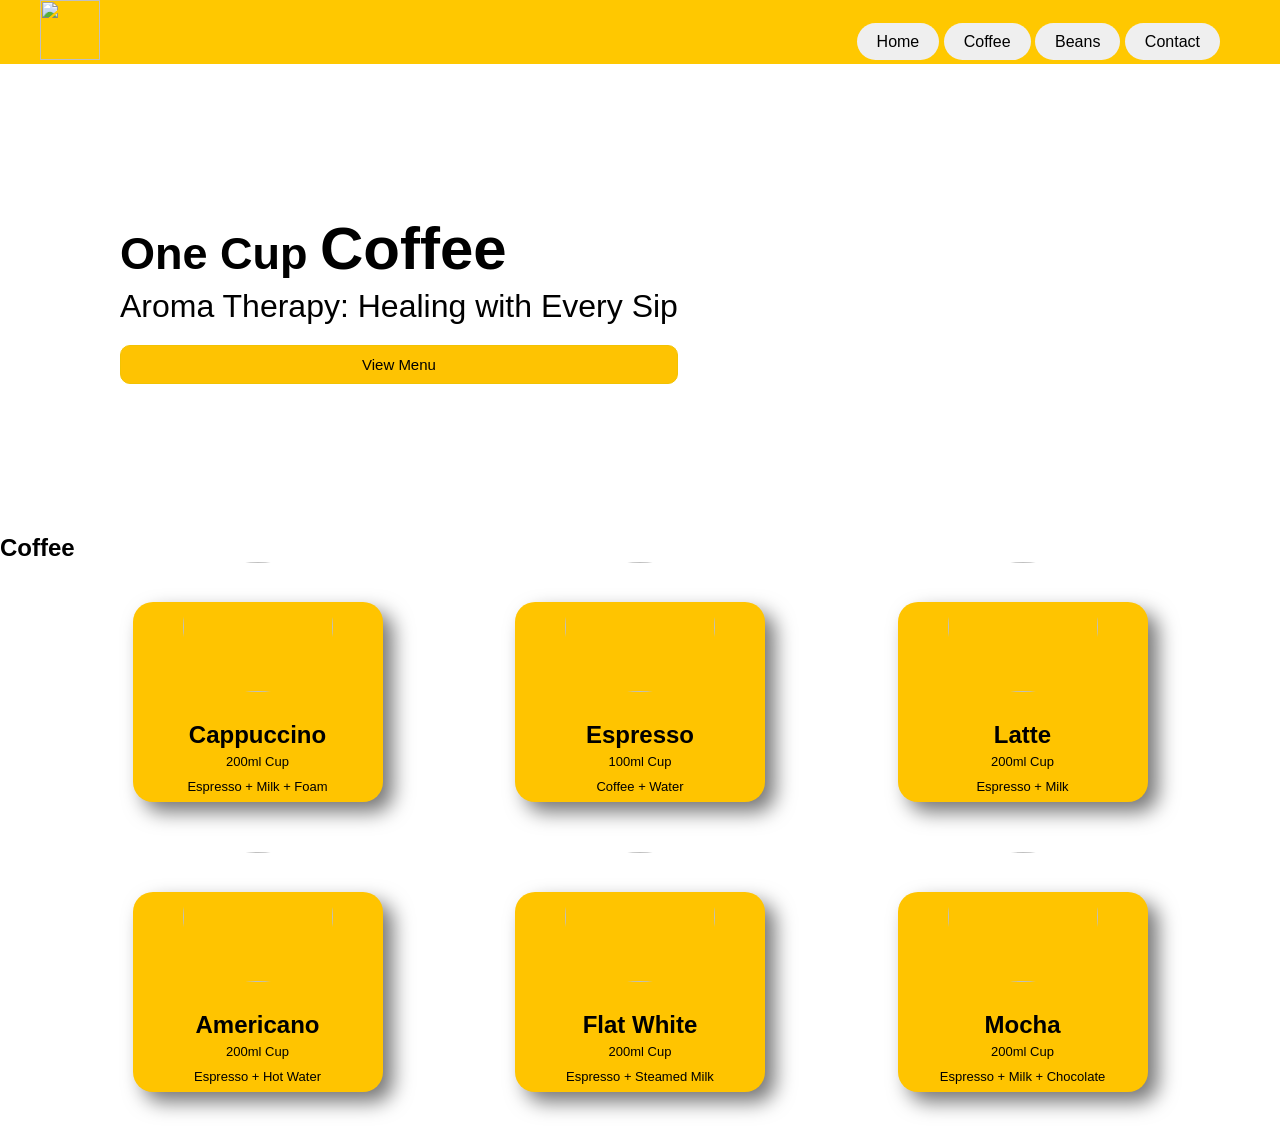
==== index.html @ eac9df3c "coffee content added" ====
<!DOCTYPE html>
<html lang="en">
  <head>
    <meta charset="UTF-8" />
    <meta name="viewport" content="width=device-width, initial-scale=1.0" />
    <title>Coffee Shop</title>
    <link rel="stylesheet" href="./style.css" />
    <link rel="stylesheet" href="https://unpkg.com/aos@next/dist/aos.css" />
  </head>
  <body>
    <!-- Navigation Bar -->
    <nav>
      <div id="logo">
        <img src="./assests/logo.png" />
      </div>

      <div class="navbtn">
        <a href="">Home</a>
        <a href="">Coffee</a>
        <a href="">Beans</a>
        <a href="">Contact</a>
      </div>
    </nav>
    <!-- Navbar Completed -->

    <!-- Home -->
    <div class="home">
      <div class="home-heading" data-aos="fade-right" data-aos-duration="3000">
        <h1>One Cup <em>Coffee</em></h1>
        <p>Aroma Therapy: Healing with Every Sip</p>
        <button>View Menu</button>

        <br />
      </div>
      <div class="contentimg" data-aos="fade-left" data-aos-duration="3000">
        <img src="./assests/Coffee Cup Splash.png" alt="" />
      </div>
    </div>
    <!-- Home Completed -->

    <!-- Coffee -->
    <h2 id="heading">Coffee</h2>
    <div class="coffee-container">
      <div class="coffee-cup" data-aos="fade-right" data-aos-duration="3000">
        <img src="./assests/Cappuccino.png" alt="" />
        <h2>Cappuccino</h2>
        <p>200ml Cup</p>
        <p>Espresso + Milk + Foam</p>
      </div>

      <div class="coffee-cup" data-aos="fade-down" data-aos-duration="3000">
        <img src="./assests/Espressoo-removebg-preview.png" alt="" />
        <h2>Espresso</h2>
        <p>100ml Cup</p>
        <p>Coffee + Water</p>
      </div>

      <div class="coffee-cup" data-aos="fade-left" data-aos-duration="3000">
        <img src="./assests/Latte-removebg-preview.png" alt="" />
        <h2>Latte</h2>
        <p>200ml Cup</p>
        <p>Espresso + Milk</p>
      </div>
    </div>

    <div class="coffee-container">
      <div class="coffee-cup" data-aos="fade-right" data-aos-duration="3000">
        <img src="./assests/americano-removebg-.png" alt="" />
        <h2>Americano</h2>
        <p>200ml Cup</p>
        <p>Espresso + Hot Water</p>
      </div>

      <div class="coffee-cup" data-aos="fade-up" data-aos-duration="3000">
        <img src="./assests/flat_white-removebg-preview.png " alt="" />
        <h2>Flat White</h2>
        <p>200ml Cup</p>
        <p>Espresso + Steamed Milk</p>
      </div>

      <div class="coffee-cup" data-aos="fade-left" data-aos-duration="3000" >
        <img src="./assests/mocha-removebg-preview.png" alt="" />
        <h2>Mocha</h2>
        <p>200ml Cup</p>
        <p>Espresso + Milk + Chocolate</p>
      </div>
    </div>

    <!-- Coffee Completed -->

    <script src="https://unpkg.com/aos@next/dist/aos.js"></script>
    <script>
      AOS.init();
    </script>
  </body>
</html>
---- style.css ----
*{
    padding: 0;
    margin: 0;
  }
  
  body{
  color: rgb(0, 0, 0);
  background-color: rgb(255, 255, 255);
  font-family: Arial, Helvetica, sans-serif;
  }
  body::-webkit-scrollbar{
    display: none;
  }
  /* Nav Bar */
  nav{
   display: flex;
   justify-content: space-between;
   align-items: center;
   background-color: rgb(255, 200, 0);
  }
  #logo img{
    width: 60px;
    height: 60px;
    padding-left: 40px;
  }
  
  .navbtn{
    margin-top: 20px;
    padding-right: 60px;
  }
  .navbtn a{
    color: black;
    background-color: #efefef;
    border-radius: 20px;
    text-align: center;
    padding: 10px 20px;
    text-decoration: none;
    transition: all 0.3s;
  }
  .navbtn a:hover{
    transition: all 0.3s;
      background-color: rgb(234, 211, 5);
    color: #fff;
    }
  
    /* Home */
    .home{
      display: flex;
      justify-content: space-between;
      align-items: center;
     
      
    }
    .home-heading{
      padding: 150px 120px;
  
      font-size: xx-large;
    }
    .home-heading h1{
      font-size:45px;
    }
    h1 em{
    font-size: 60px;
    font-style: normal; 
    }
    .home-heading p{
      padding:5px 0;
    }
    
    .home-heading button {
      font-size: 15px;
      text-decoration: none;
      color: rgb(0, 0, 0);
      border: 1px solid rgb(242, 194, 3);
      background-color: rgb(254, 195, 2);
      padding: 10px 20px 10px 20px;
     
      margin-top: 15px;
      border-radius: 10px;
      width: 100%;
    }
    
    .home-heading button:hover {
      background-color: rgb(255, 172, 5);
      color: #000000;
      cursor: pointer;
    }
    
    
  .contentimg img{
      width: 500px;
      margin-right: 100px;
      
    }
 
  
 
  /* Coffee */

    .coffee-container {
      display: flex;
      justify-content: space-evenly;
      margin-top: 40px;
     
      
     
    }
  
    
  .coffee-container .coffee-cup{
    width: 250px;
    height: 200px;
    background-color: rgb(255, 196, 0) ;
   
    color: #000000;
    border-radius: 20px;
    text-align: center;
    margin-bottom: 50px;
    
    box-shadow: #767676 10px 10px 20px ;
  }
    
 
  .coffee-cup img{
    width: 150px;
    height: 130px;
    position: relative;
    top: -40px;
    border-radius: 50%;
    transition: transform 0.4s ease-in 0.04s;
    &&:hover{
      transform: scale(1.2);
    }
  }
  .coffee-cup h2{
    margin-top: -15px;
  }
  .coffee-cup p{
    font-size: 13px;
    padding: 05px;
    
  }
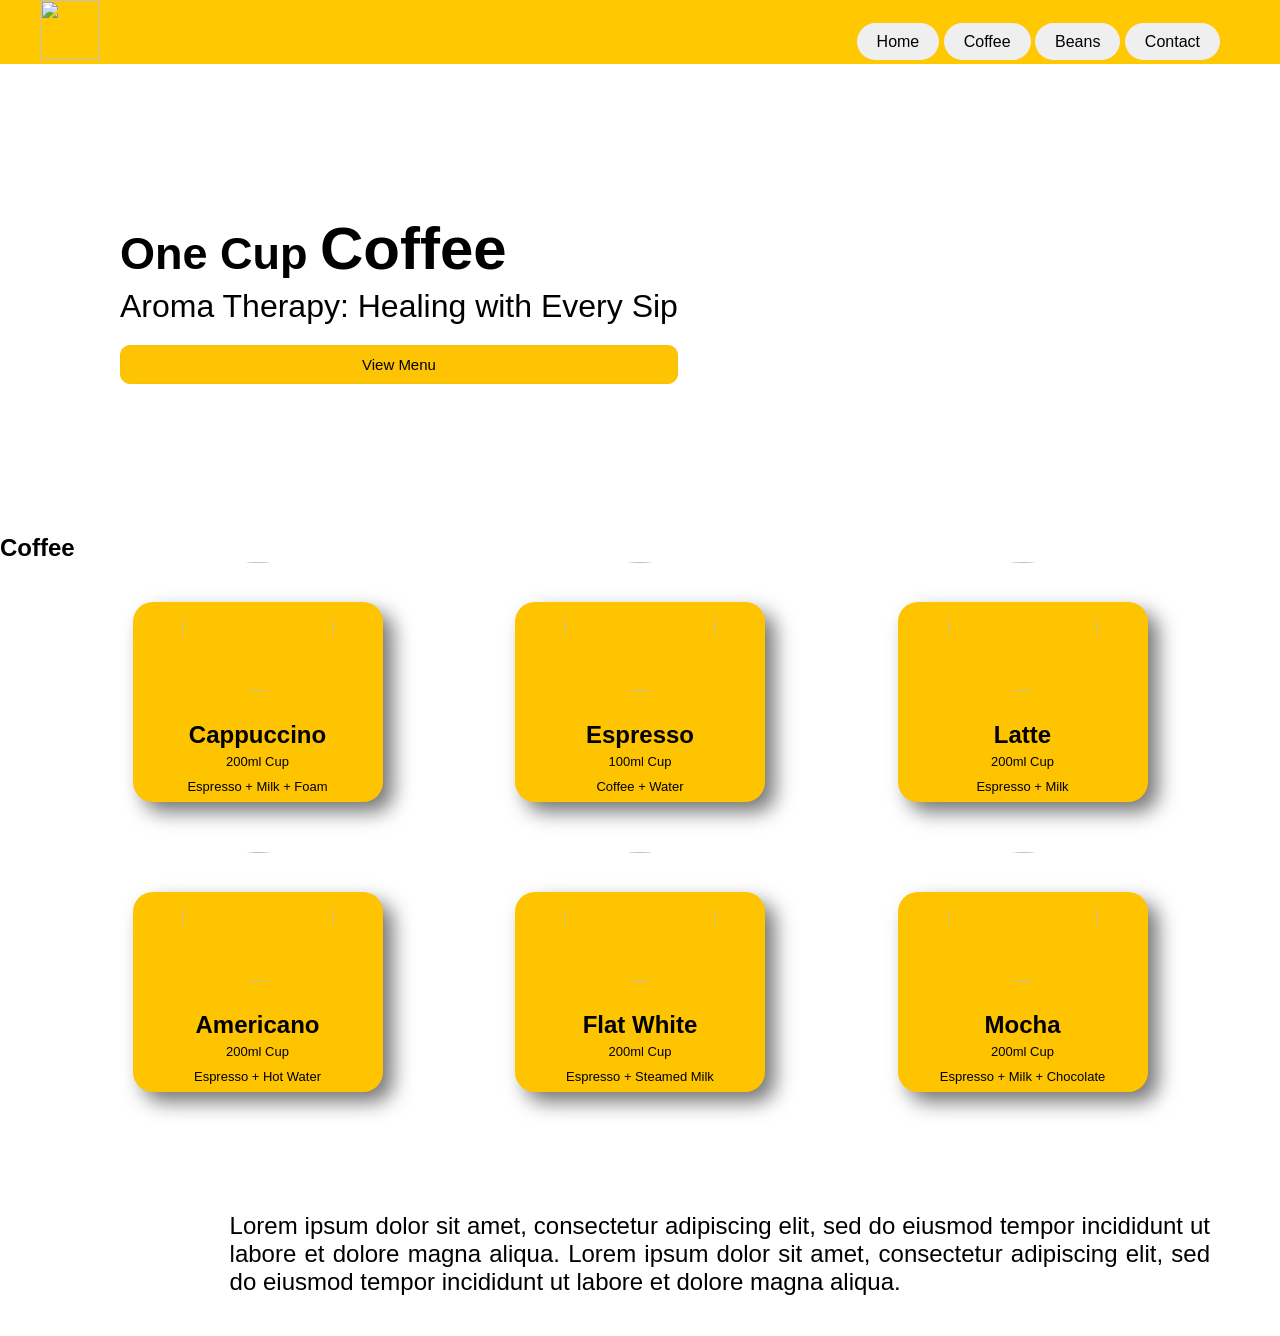
==== commit 7d3ca316: "image and text area designed" ====
--- a/index.html
+++ b/index.html
@@ -88,6 +88,18 @@
 
     <!-- Coffee Completed -->
 
+    <!-- Image Text -->
+
+    <div class="image-text">
+      <img src="./assests/hom3.png" alt="" data-aos="fade-right" data-aos-duration="2500">
+      <p data-aos="fade-left" data-aos-duration="3000">
+        Lorem ipsum dolor sit amet, consectetur adipiscing elit, sed do eiusmod tempor incididunt ut labore et dolore magna aliqua.
+        Lorem ipsum dolor sit amet, consectetur adipiscing elit, sed do eiusmod tempor incididunt ut labore et dolore magna aliqua.
+      </p>
+    </div>
+
+    <!-- Image Text Completed -->
+
     <script src="https://unpkg.com/aos@next/dist/aos.js"></script>
     <script>
       AOS.init();
--- a/style.css
+++ b/style.css
@@ -140,5 +140,25 @@
     padding: 05px;
     
   }
+  
+  /* Image-text */
+  .image-text{
+    display: flex;
+    justify-content: space-evenly;
+    align-items: center;
+    padding: 40px 40px;
+    margin-top: 30px;
+  }
+  .image-text img{
+    width: 400px;
+    margin-right: 40px;
+  }
+  .image-text p{
+    font-size: x-large;
+    font-weight: 500;
+    margin-right: 30px;
+    text-align: justify;
+  }
+  
  
   
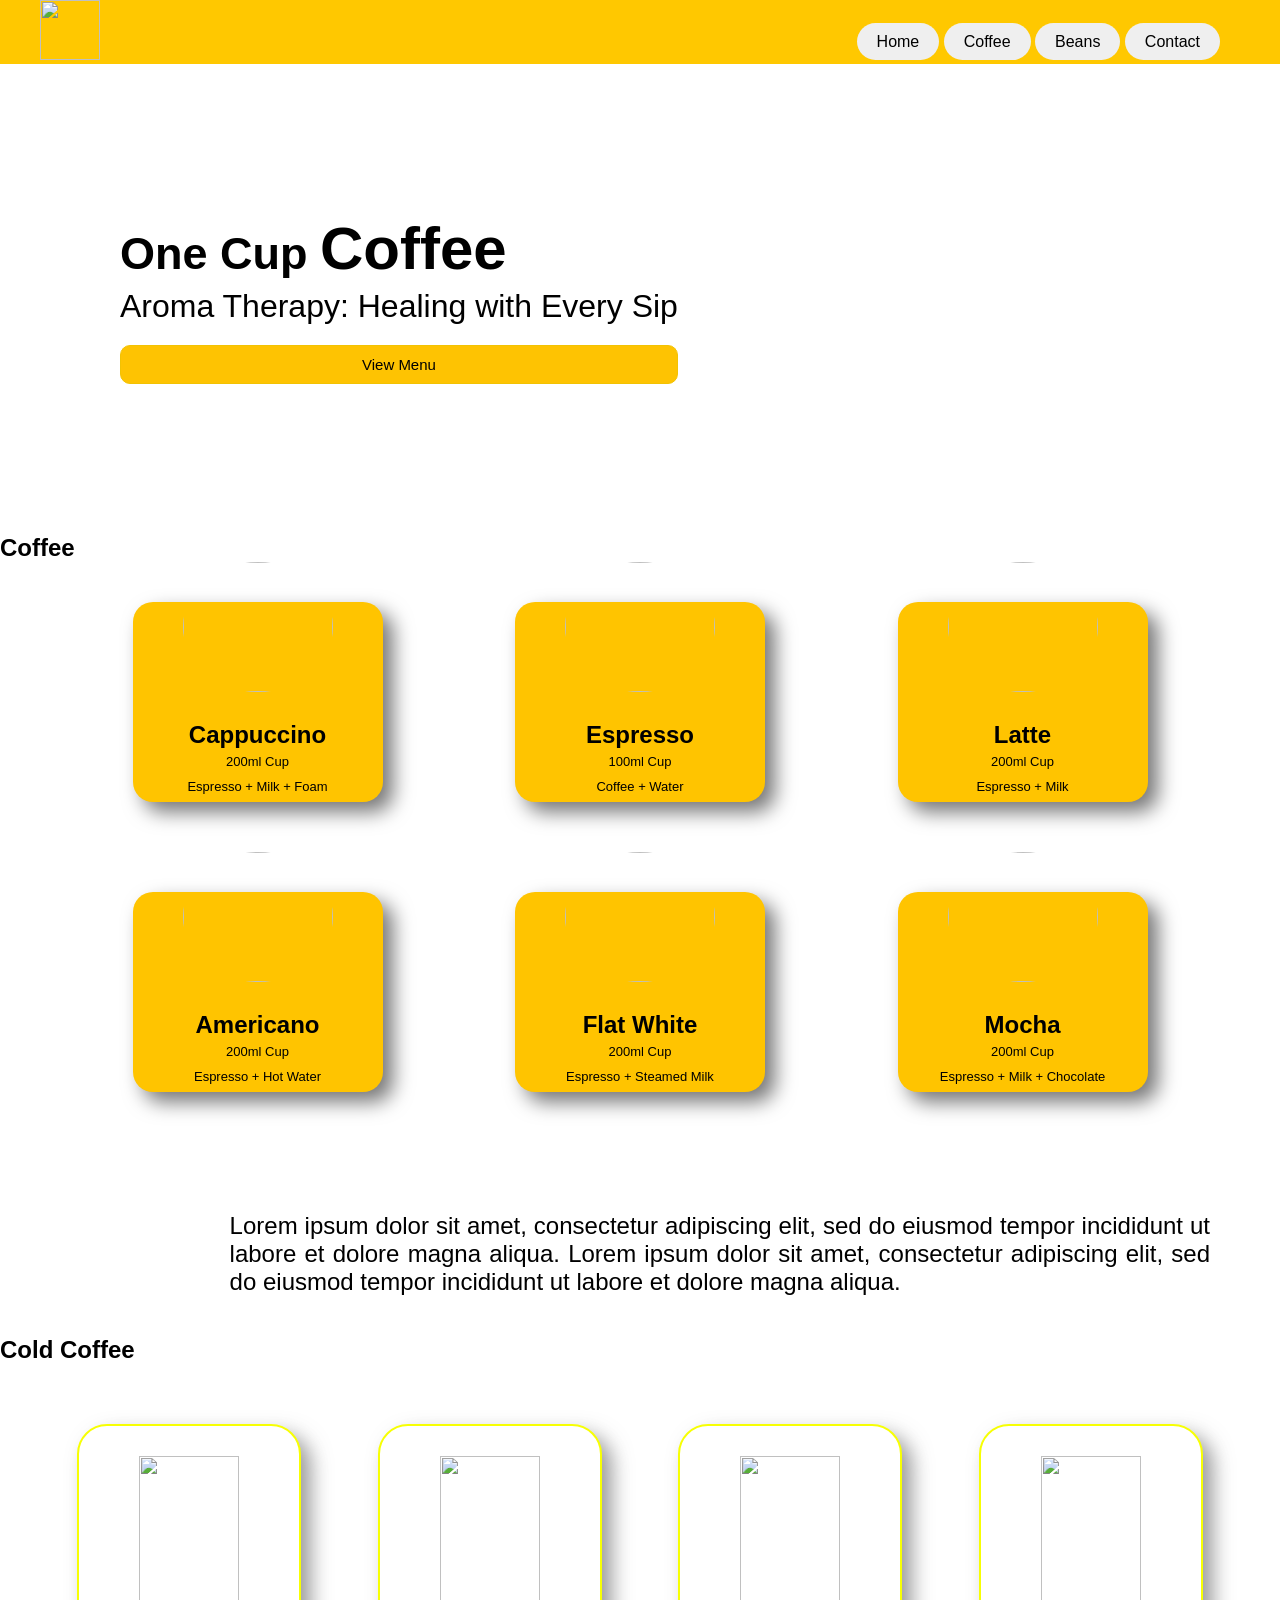
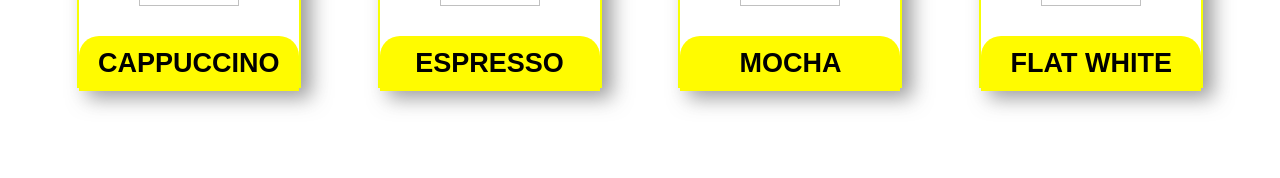
==== commit f183163c: "cold coffee section added and designed" ====
--- a/index.html
+++ b/index.html
@@ -100,6 +100,38 @@
 
     <!-- Image Text Completed -->
 
+    <!-- cold-Coffee -->
+    <h2 id="heading">Cold Coffee</h2>
+    <div class="cold-cofe-conatiner">
+      <div class="cofe-cup" data-aos="fade-up" data-aos-duration="3000">
+        <img src="./assests/iced_capici.png" alt="" />
+        <div class="text-body">
+          <h4>Cappuccino</h4>
+        </div>
+      </div>
+      <div class="cofe-cup" data-aos="fade-down" data-aos-duration="3000">
+        <img src="./assests/Iced-Espresso.png" alt="" />
+        <div class="text-body">
+          <h4>Espresso</h4>
+        </div>
+      </div>
+
+      <div class="cofe-cup"data-aos="fade-up" data-aos-duration="3000">
+        <img src="./assests/Iced-Caffe-Mocha.png" alt="" />
+        <div class="text-body">
+          <h4>Mocha</h4>
+        </div>
+      </div>
+
+      <div class="cofe-cup" data-aos="fade-down" data-aos-duration="3000">
+        <img src="./assests/Iced_Flat BIT_CREAM-.png" alt="" />
+        <div class="text-body">
+          <h4>Flat White</h4>
+        </div>
+      </div>
+    </div>
+    <!-- Cold Coffee Completed -->
+
     <script src="https://unpkg.com/aos@next/dist/aos.js"></script>
     <script>
       AOS.init();
--- a/style.css
+++ b/style.css
@@ -160,5 +160,51 @@
     text-align: justify;
   }
   
+  /* Cold coffee */
+  
+  .cold-cofe-conatiner{
+  display: flex;
+  justify-content: space-evenly;
+  margin-bottom: 90px;
+  margin-top: 60px;
+  }
+  
+  .cold-cofe-conatiner .cofe-cup{
+    width: 220px;
+    height: 260px;
+    color: black;
+    text-transform: uppercase;
+    border-radius: 30px 30px 0px 0px  ;
+    background-color: rgb(255, 255, 255);
+    border: 2px solid rgb(247, 255, 3);
+    box-shadow: #50505090 10px 10px 20px ;
+    text-align: center;
+   
+  }
+  
+   
+  
+  .cofe-cup img:hover {
+    transition: ease-in-out 0.8s;
+  transform: scale(1.1);
+    transform: translatey(-80px);
+  }
+  .cold-cofe-conatiner .cofe-cup:hover {
+    transform: translateY(-10px);
+  }
+  .cold-cofe-conatiner div img{
+    padding: 30px 0;
+    width: 100px;
+    height: 150px;
+  }
+  .cold-cofe-conatiner .text-body{
+  background-color: #fffb00;
+  border-radius: 20px 20px 0px 0px  ;
+  padding: 12px;
+  
+  }
+  .cold-cofe-conatiner .cofe-cup h4{
+    font-size: 3vh;
+  }
  
   
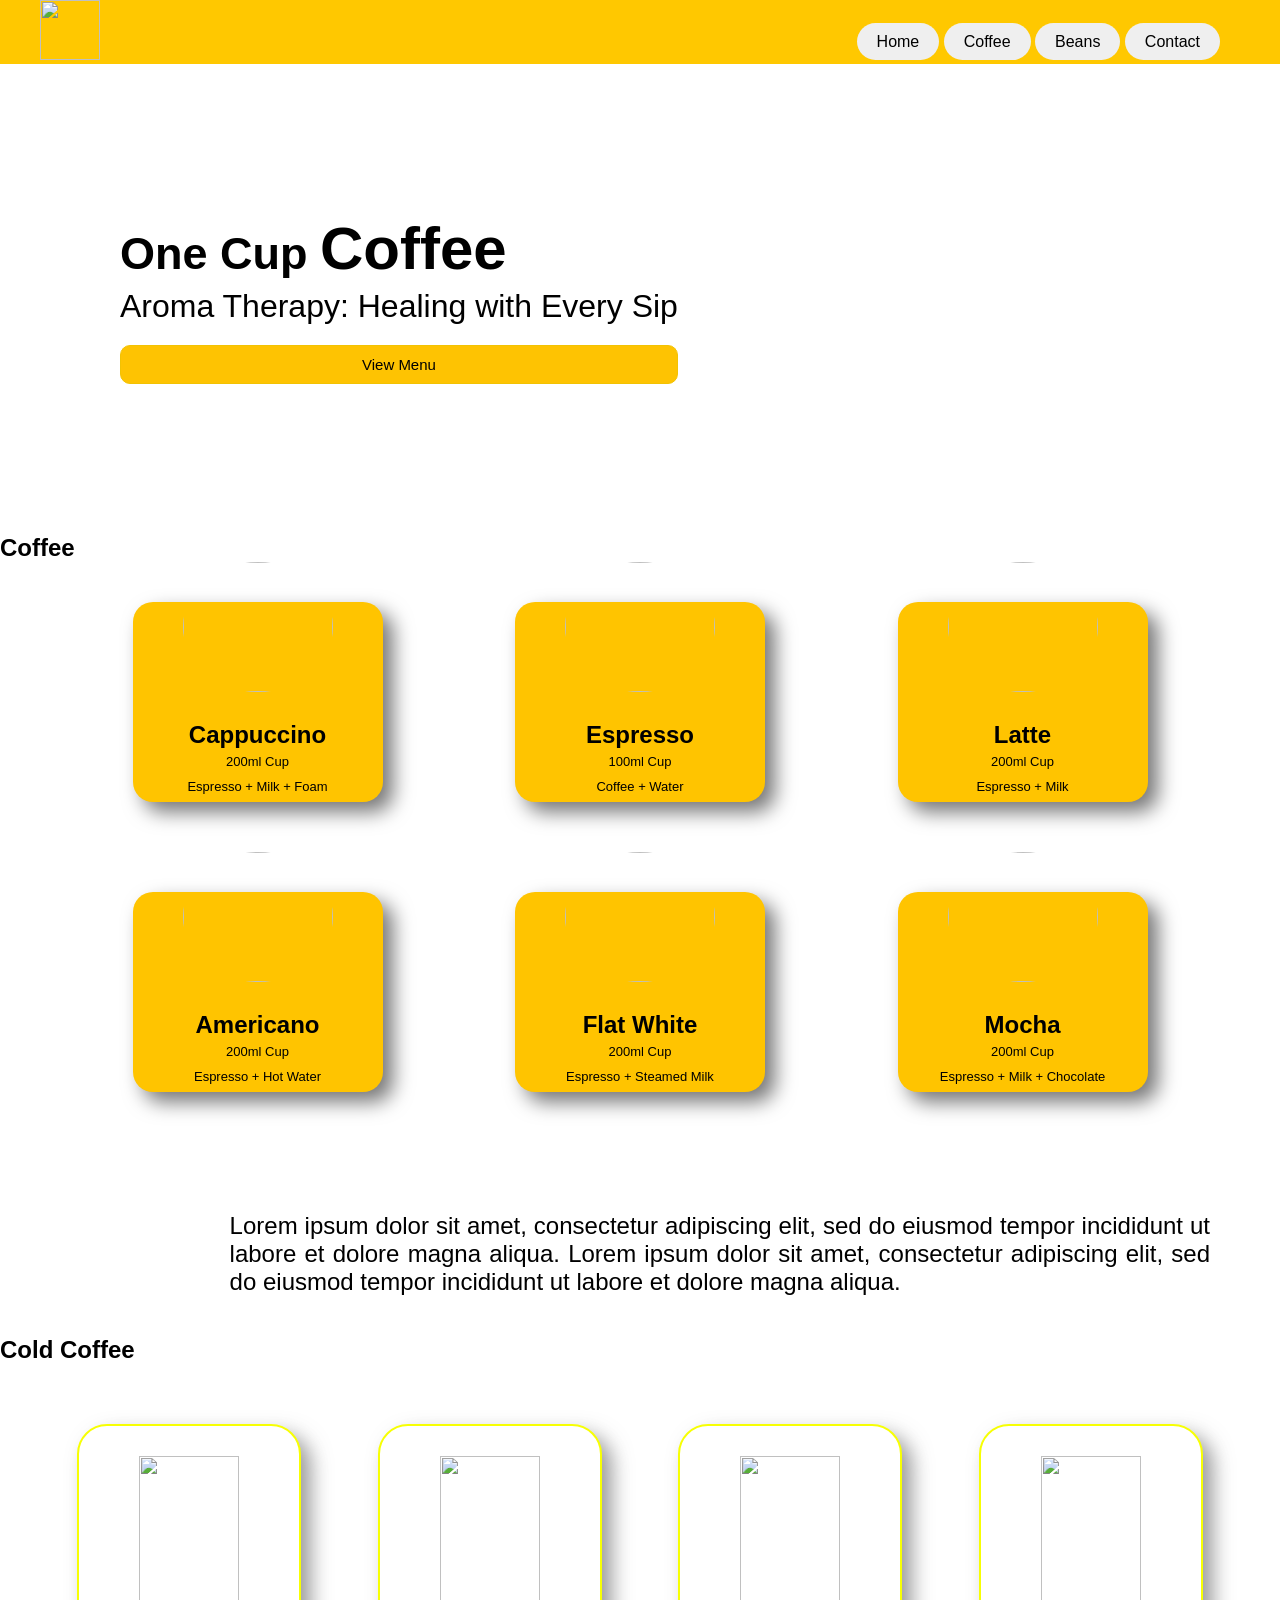
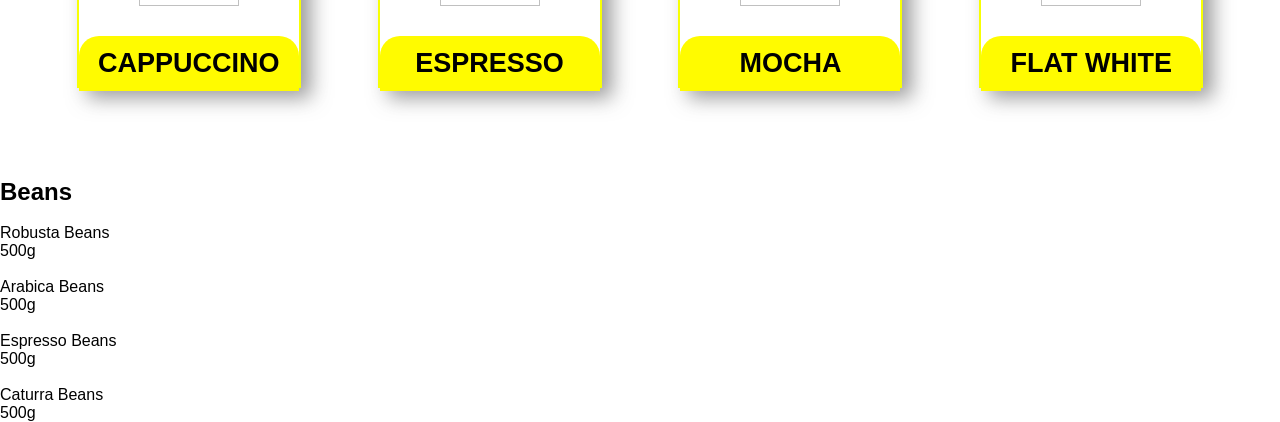
==== commit c8da318b: "beans structur" ====
--- a/index.html
+++ b/index.html
@@ -132,6 +132,56 @@
     </div>
     <!-- Cold Coffee Completed -->
 
+    <!-- Beans -->
+    <h2 id="heading">Beans</h2>
+    <div class="beans-container">
+      <div>
+        <img
+          src="./assests/Robusta-fotor-bg-remover-20240814171535.png"
+          alt=""
+          data-aos="fade-down" data-aos-duration="2200"
+        />
+        <p>
+          Robusta Beans <br />
+          500g
+        </p>
+      </div>
+
+      <div>
+        <img
+          src="./assests/arabica-fotor-bg-remover-20240814171332.png"
+          alt=""data-aos="fade-down" data-aos-duration="3000"
+        />
+        <p>
+          Arabica Beans <br />
+          500g
+        </p>
+      </div>
+
+      <div>
+        <img
+          src="./assests/espresso-fotor-bg-remover-20240814171458.png"
+          alt=""data-aos="fade-down" data-aos-duration="2700"
+        />
+        <p>
+          Espresso Beans <br />
+          500g
+        </p>
+      </div>
+
+      <div >
+        <img
+          src="./assests/caturra-fotor-bg-remover-20240814171418.png"
+          alt=""data-aos="fade-down" data-aos-duration="2900"
+        />
+        <p>
+          Caturra Beans <br />
+          500g
+        </p>
+      </div>
+    </div>
+    <!-- Beans Completed -->
+
     <script src="https://unpkg.com/aos@next/dist/aos.js"></script>
     <script>
       AOS.init();
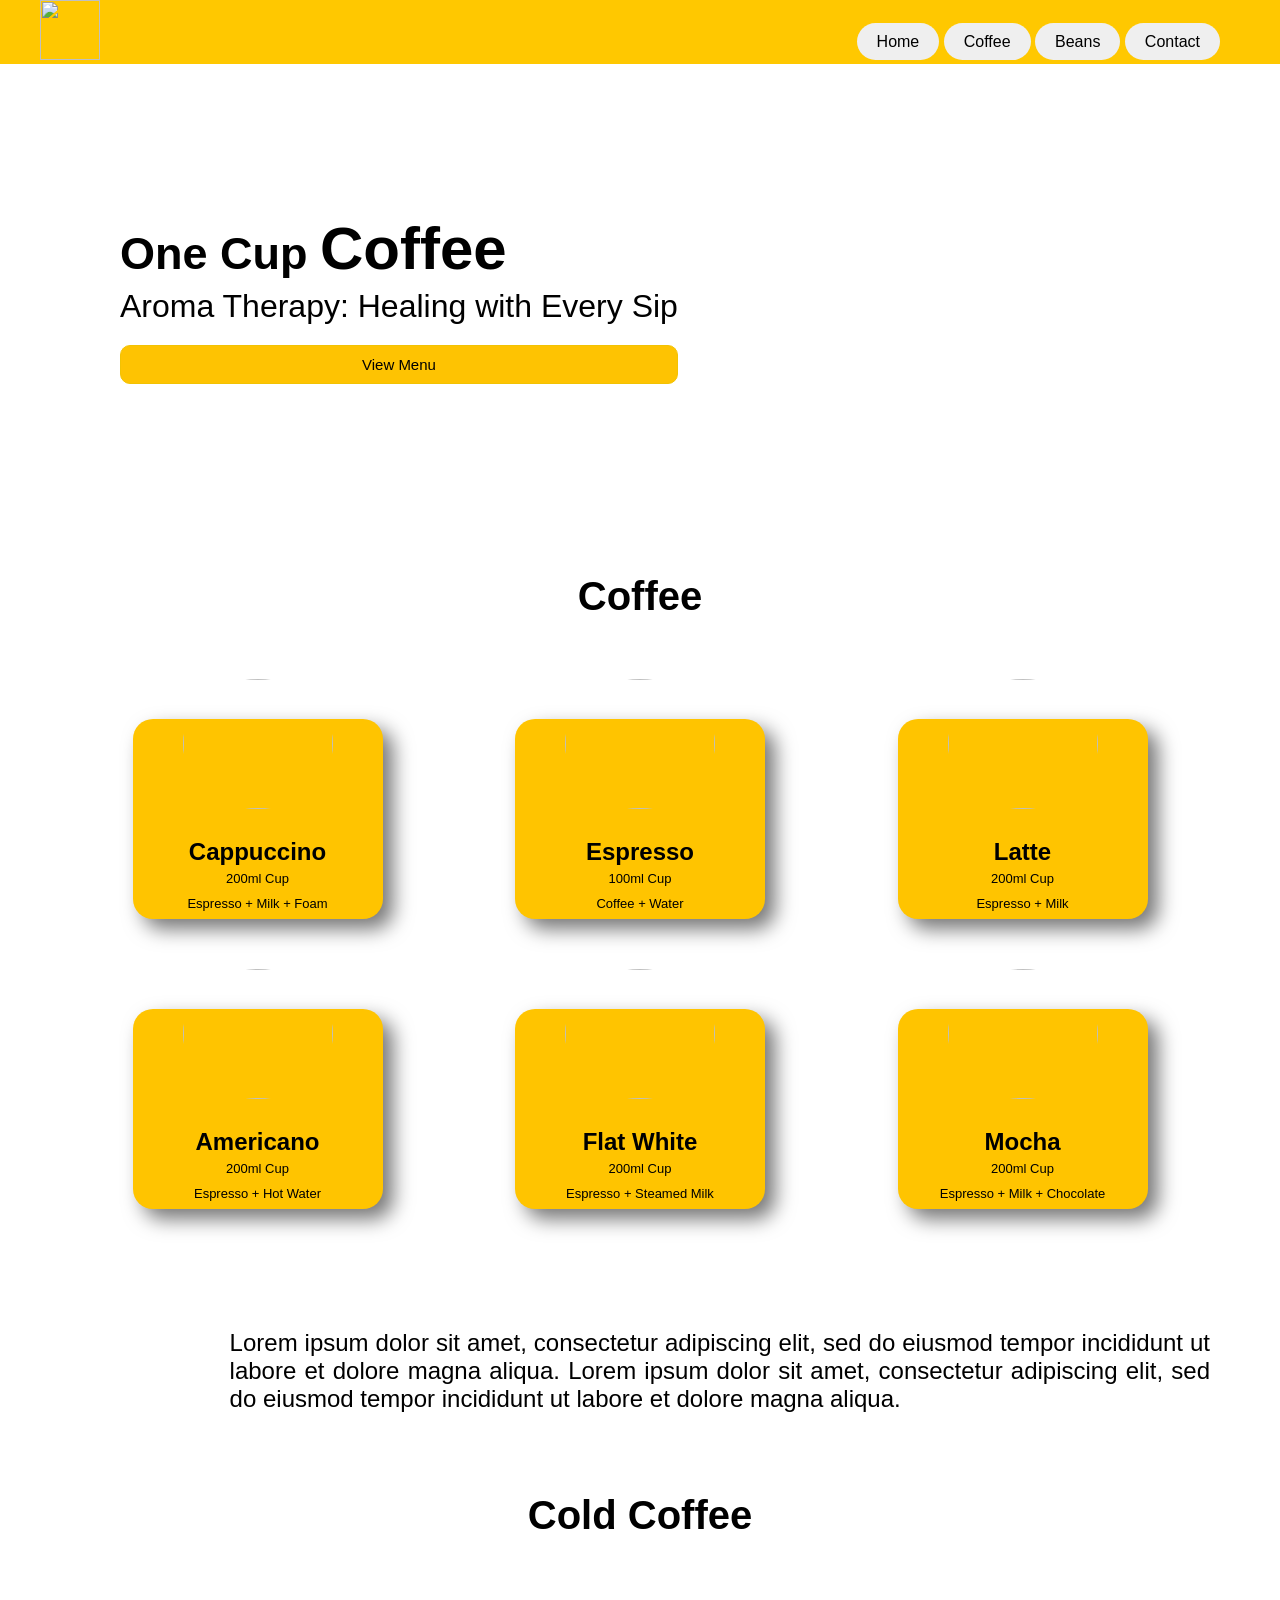
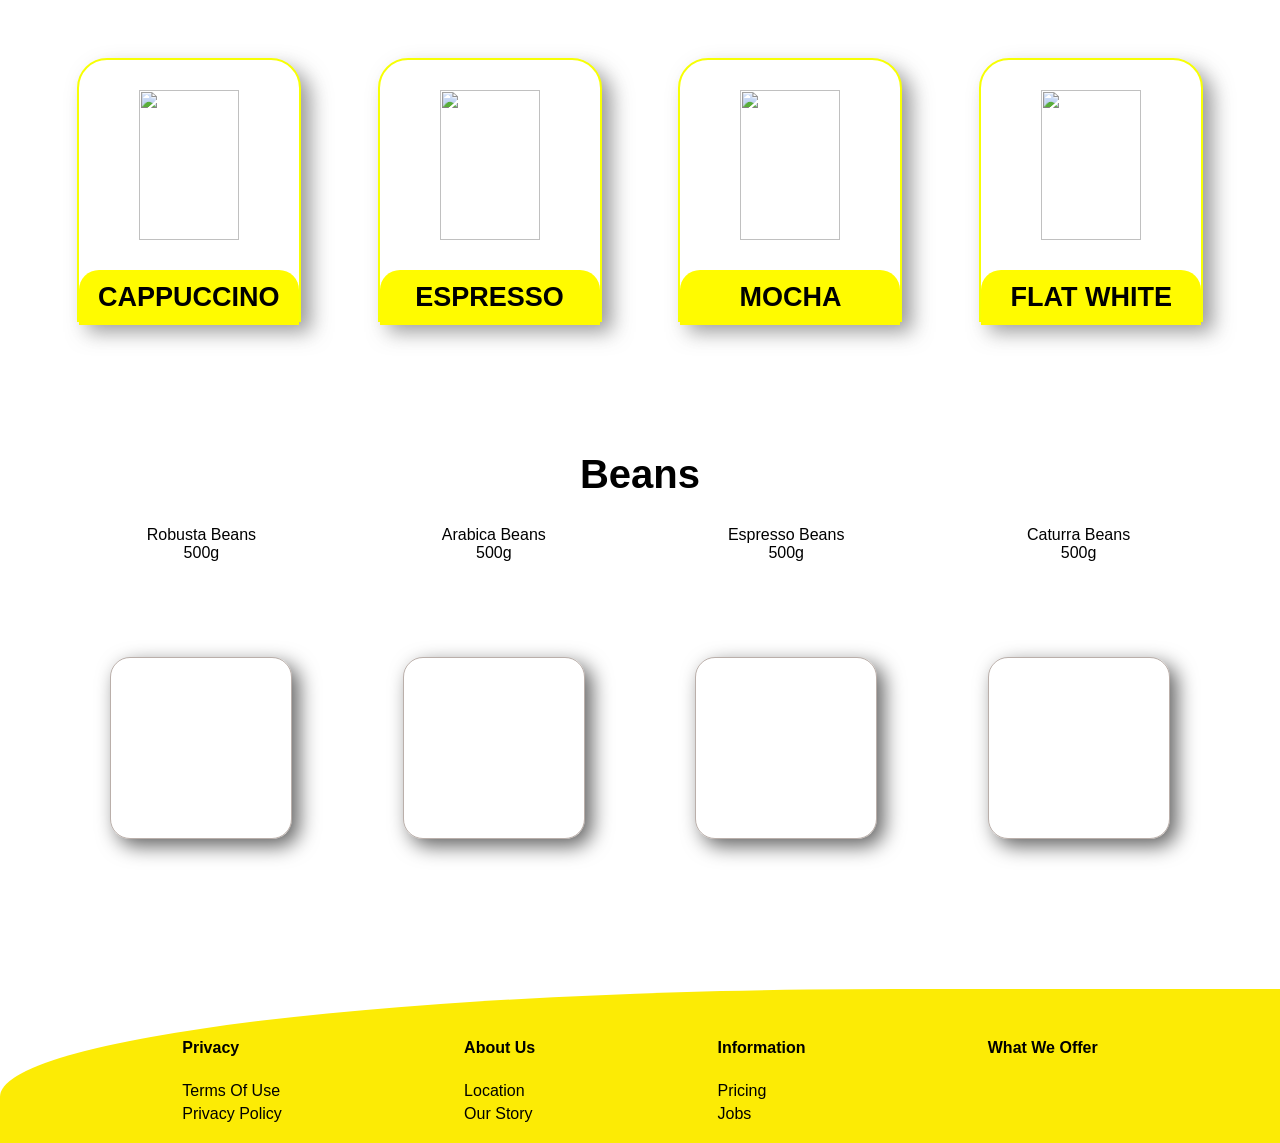
==== commit dfe8770d: "footer designed" ====
--- a/index.html
+++ b/index.html
@@ -182,7 +182,33 @@
     </div>
     <!-- Beans Completed -->
 
-    <script src="https://unpkg.com/aos@next/dist/aos.js"></script>
+    <!-- Footer -->
+    <footer>
+      <ul>
+        <h4>Privacy</h4>
+        <li>Terms Of Use</li>
+        <li>Privacy Policy</li>
+      </ul>
+      <ul>
+        <h4>About Us</h4>
+        <li>Location</li>
+        <li>Our Story</li>
+      </ul>
+      <ul>
+        <h4>Information</h4>
+        <li>Pricing</li>
+        <li>Jobs</li>
+      </ul>
+      <ul>
+        <h4>What We Offer</h4>
+        <img src="./Images/coffee-plant.png" alt="" />
+        <img src="./Images/coffee-cup (1).png" alt="" />
+        <img src="./Images/coffee-beans.png" alt="" />
+        <img src="./Images/coffee-cup.png" alt="" />
+      </ul>
+    </footer>
+    <!-- Completed -->
+         <script src="https://unpkg.com/aos@next/dist/aos.js"></script>
     <script>
       AOS.init();
     </script>
--- a/style.css
+++ b/style.css
@@ -206,5 +206,60 @@
   .cold-cofe-conatiner .cofe-cup h4{
     font-size: 3vh;
   }
- 
+  
+  /* Beans */
+  .beans-container{
+    display: flex;
+   justify-content: space-evenly;
+   margin-top: 100px;
+  }
+  .beans-container div{
+    text-align: center;
+    width: 180px;
+    height: 180px;
+    border-radius: 20px;
+    border: 1px solid rgba(77, 48, 34, 0.386);
+    box-shadow: 7px 7px 20px  rgb(98, 98, 98);
+  }
+  .beans-container  img{
+    position: relative;
+    top: -130px;
+    width: 185px;
+  }
+  .beans-container p{
+    margin-top: -150px;
+  }
+  
+  /* Footer */
+  footer{
+    background-color: #fceb05;
+    background-size: cover;
+    display: flex;
+    margin-top: 150px;
+    border-radius: 70% 0px 0px;
+    padding-top: 50px;
+    justify-content: space-evenly;
+    color: rgb(0, 0, 0);
+  }
+  footer ul{
+    margin-bottom: 20px;
+  }
+  footer h4{
+    margin-bottom: 20px;
+  }
+  footer ul li{
+    list-style-type: none;
+    color: rgb(0, 0, 0);
+    padding-top: 05px;
+  }
+
+  
+  #heading{
+    text-align: center;
+    padding-bottom: 60px;
+    padding-top: 40px;
+    
+    font-size: 40px;
+  }
+  
   
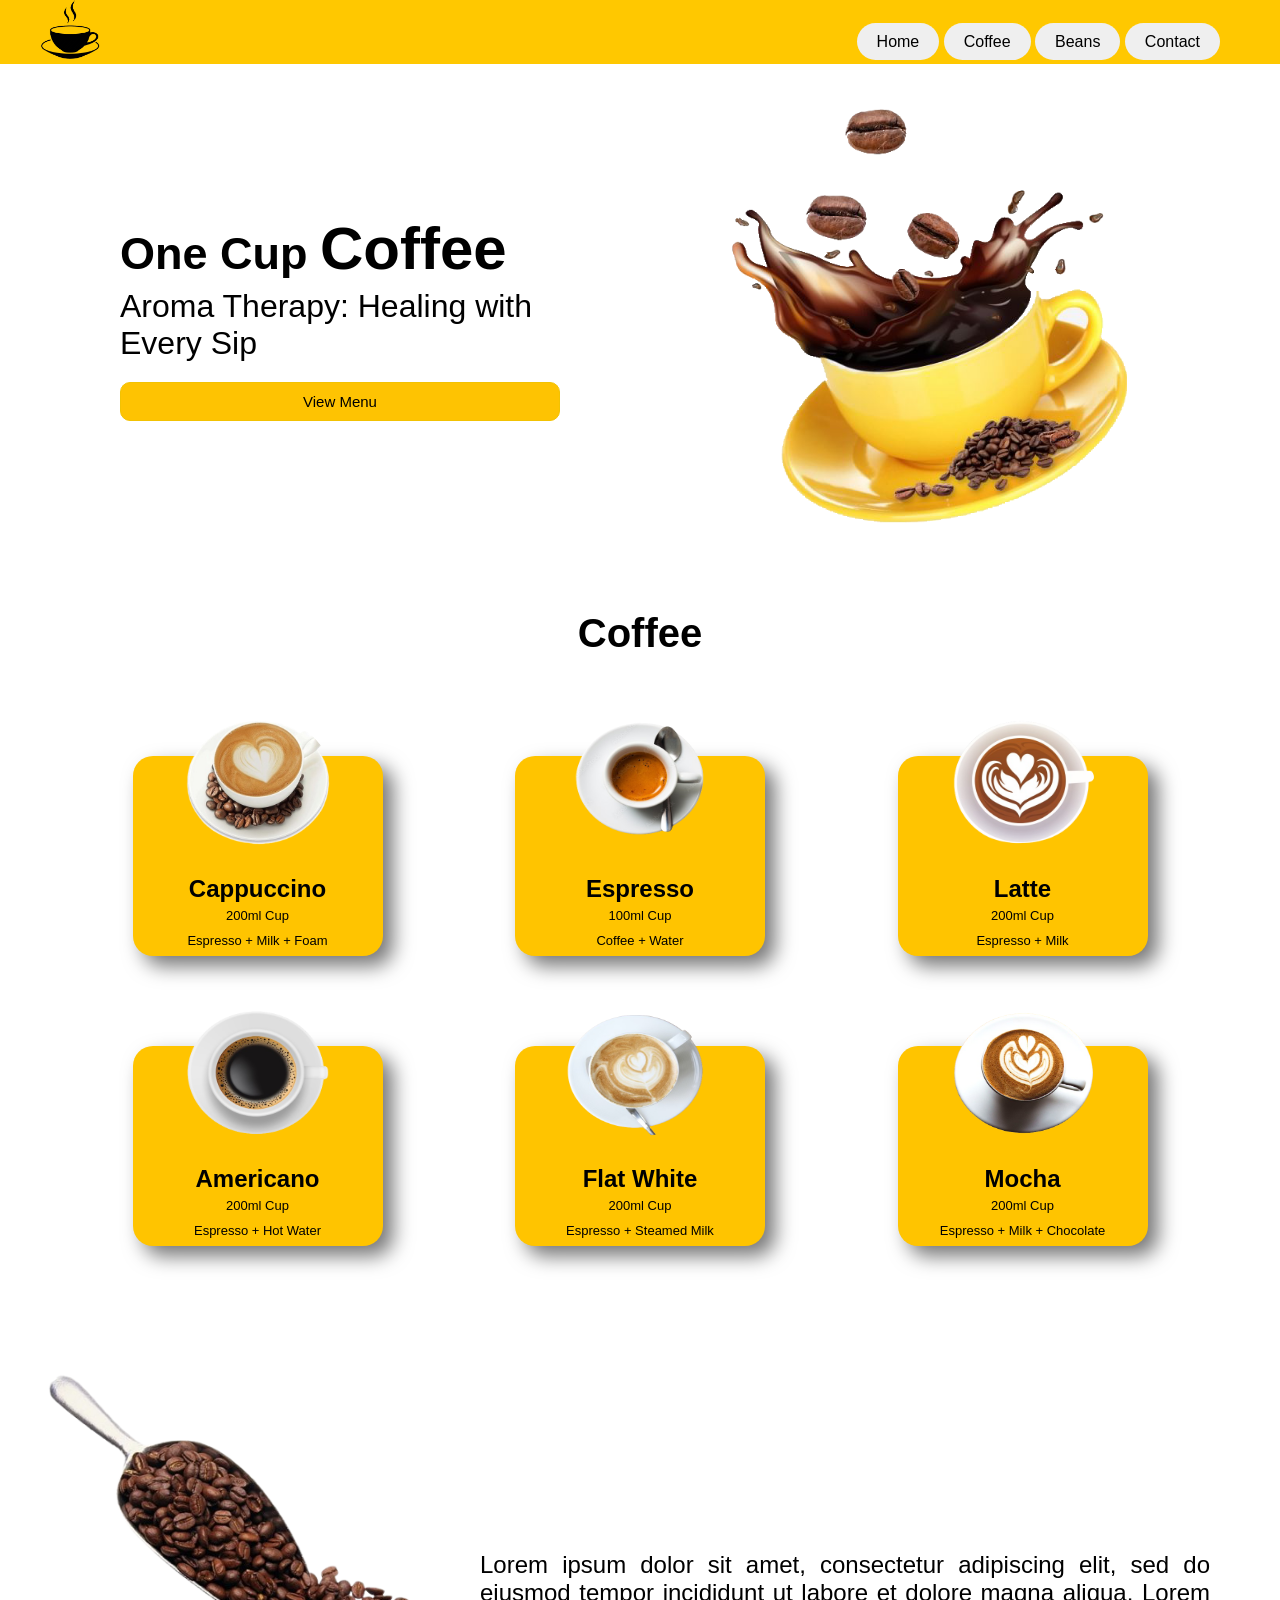
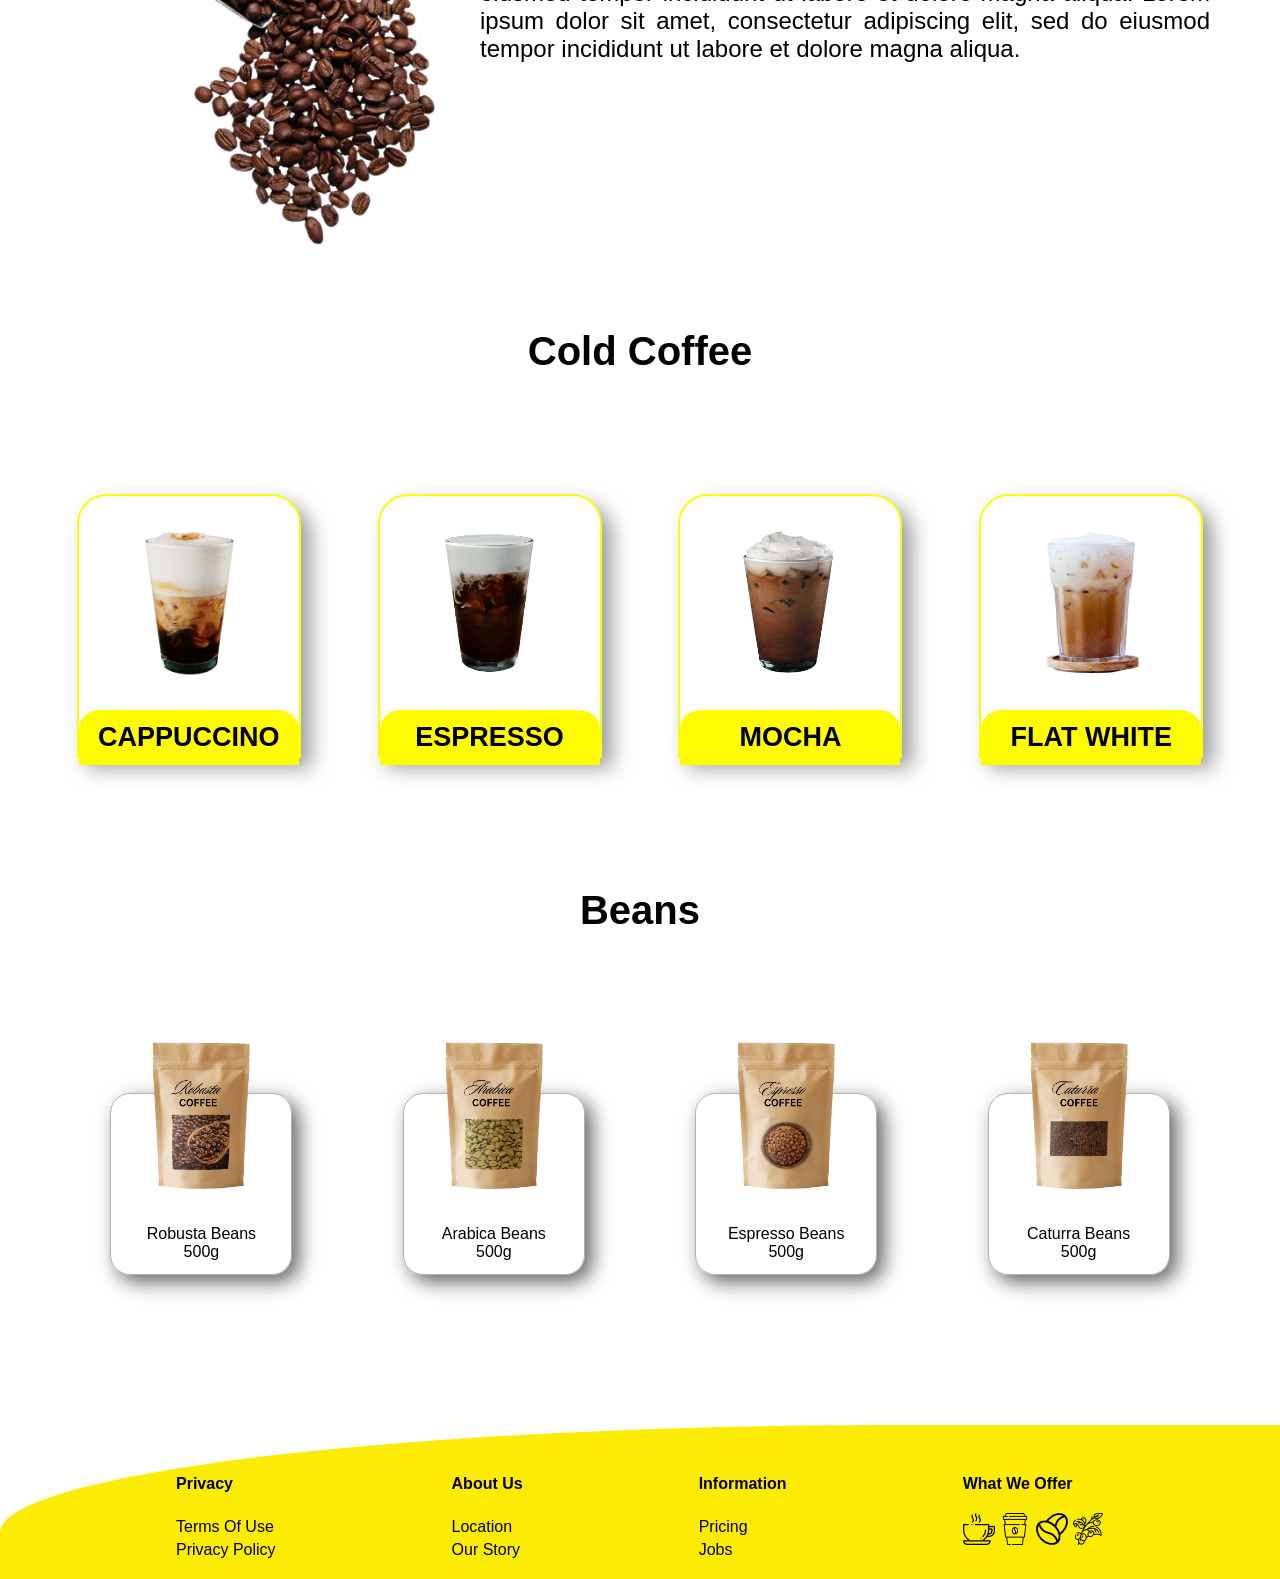
==== commit b92302a3: "update" ====
--- a/index.html
+++ b/index.html
@@ -11,7 +11,7 @@
     <!-- Navigation Bar -->
     <nav>
       <div id="logo">
-        <img src="./assests/logo.png" />
+        <img src="./assets/logo.png" />
       </div>
 
       <div class="navbtn">
@@ -33,7 +33,7 @@
         <br />
       </div>
       <div class="contentimg" data-aos="fade-left" data-aos-duration="3000">
-        <img src="./assests/Coffee Cup Splash.png" alt="" />
+        <img src="./assets/Coffee Cup Splash.png " alt="" />
       </div>
     </div>
     <!-- Home Completed -->
@@ -42,21 +42,21 @@
     <h2 id="heading">Coffee</h2>
     <div class="coffee-container">
       <div class="coffee-cup" data-aos="fade-right" data-aos-duration="3000">
-        <img src="./assests/Cappuccino.png" alt="" />
+        <img src="./assets/Cappuccino.png" alt="" />
         <h2>Cappuccino</h2>
         <p>200ml Cup</p>
         <p>Espresso + Milk + Foam</p>
       </div>
 
       <div class="coffee-cup" data-aos="fade-down" data-aos-duration="3000">
-        <img src="./assests/Espressoo-removebg-preview.png" alt="" />
+        <img src="./assets/Espressoo-removebg-preview.png" alt="" />
         <h2>Espresso</h2>
         <p>100ml Cup</p>
         <p>Coffee + Water</p>
       </div>
 
       <div class="coffee-cup" data-aos="fade-left" data-aos-duration="3000">
-        <img src="./assests/Latte-removebg-preview.png" alt="" />
+        <img src="./assets/Latte-removebg-preview.png" alt="" />
         <h2>Latte</h2>
         <p>200ml Cup</p>
         <p>Espresso + Milk</p>
@@ -65,21 +65,21 @@
 
     <div class="coffee-container">
       <div class="coffee-cup" data-aos="fade-right" data-aos-duration="3000">
-        <img src="./assests/americano-removebg-.png" alt="" />
+        <img src="./assets/americano-removebg-.png" alt="" />
         <h2>Americano</h2>
         <p>200ml Cup</p>
         <p>Espresso + Hot Water</p>
       </div>
 
       <div class="coffee-cup" data-aos="fade-up" data-aos-duration="3000">
-        <img src="./assests/flat_white-removebg-preview.png " alt="" />
+        <img src="./assets/flat_white-removebg-preview.png" alt="" />
         <h2>Flat White</h2>
         <p>200ml Cup</p>
         <p>Espresso + Steamed Milk</p>
       </div>
 
       <div class="coffee-cup" data-aos="fade-left" data-aos-duration="3000" >
-        <img src="./assests/mocha-removebg-preview.png" alt="" />
+        <img src="./assets/mocha-removebg-preview.png" alt="" />
         <h2>Mocha</h2>
         <p>200ml Cup</p>
         <p>Espresso + Milk + Chocolate</p>
@@ -91,7 +91,7 @@
     <!-- Image Text -->
 
     <div class="image-text">
-      <img src="./assests/hom3.png" alt="" data-aos="fade-right" data-aos-duration="2500">
+      <img src="./assets/hom3.png" alt="" data-aos="fade-right" data-aos-duration="2500">
       <p data-aos="fade-left" data-aos-duration="3000">
         Lorem ipsum dolor sit amet, consectetur adipiscing elit, sed do eiusmod tempor incididunt ut labore et dolore magna aliqua.
         Lorem ipsum dolor sit amet, consectetur adipiscing elit, sed do eiusmod tempor incididunt ut labore et dolore magna aliqua.
@@ -104,27 +104,27 @@
     <h2 id="heading">Cold Coffee</h2>
     <div class="cold-cofe-conatiner">
       <div class="cofe-cup" data-aos="fade-up" data-aos-duration="3000">
-        <img src="./assests/iced_capici.png" alt="" />
+        <img src="./assets/iced_capici.png" alt="" />
         <div class="text-body">
           <h4>Cappuccino</h4>
         </div>
       </div>
       <div class="cofe-cup" data-aos="fade-down" data-aos-duration="3000">
-        <img src="./assests/Iced-Espresso.png" alt="" />
+        <img src="./assets/Iced-Espresso.png" alt="" />
         <div class="text-body">
           <h4>Espresso</h4>
         </div>
       </div>
 
       <div class="cofe-cup"data-aos="fade-up" data-aos-duration="3000">
-        <img src="./assests/Iced-Caffe-Mocha.png" alt="" />
+        <img src="./assets/Iced-Caffe-Mocha.png" alt="" />
         <div class="text-body">
           <h4>Mocha</h4>
         </div>
       </div>
 
       <div class="cofe-cup" data-aos="fade-down" data-aos-duration="3000">
-        <img src="./assests/Iced_Flat BIT_CREAM-.png" alt="" />
+        <img src="./assets/Iced_Flat BIT_CREAM-.png" alt="" />
         <div class="text-body">
           <h4>Flat White</h4>
         </div>
@@ -137,7 +137,7 @@
     <div class="beans-container">
       <div>
         <img
-          src="./assests/Robusta-fotor-bg-remover-20240814171535.png"
+          src="./assets/Robusta-fotor-bg-remover-20240814171535.png"
           alt=""
           data-aos="fade-down" data-aos-duration="2200"
         />
@@ -149,7 +149,7 @@
 
       <div>
         <img
-          src="./assests/arabica-fotor-bg-remover-20240814171332.png"
+          src="./assets/arabica-fotor-bg-remover-20240814171332.png"
           alt=""data-aos="fade-down" data-aos-duration="3000"
         />
         <p>
@@ -160,7 +160,7 @@
 
       <div>
         <img
-          src="./assests/espresso-fotor-bg-remover-20240814171458.png"
+          src="./assets/espresso-fotor-bg-remover-20240814171458.png"
           alt=""data-aos="fade-down" data-aos-duration="2700"
         />
         <p>
@@ -171,7 +171,7 @@
 
       <div >
         <img
-          src="./assests/caturra-fotor-bg-remover-20240814171418.png"
+          src="./assets/caturra-fotor-bg-remover-20240814171418.png"
           alt=""data-aos="fade-down" data-aos-duration="2900"
         />
         <p>
@@ -201,14 +201,13 @@
       </ul>
       <ul>
         <h4>What We Offer</h4>
-        <img src="./Images/coffee-plant.png" alt="" />
-        <img src="./Images/coffee-cup (1).png" alt="" />
-        <img src="./Images/coffee-beans.png" alt="" />
-        <img src="./Images/coffee-cup.png" alt="" />
+        <img src="./assets/coffee-cup.png" alt="" />
+        <img src="./assets/coffee-cup (1).png" alt="" />
+        <img src="./assets/coffee-beans.png" alt="" />
+        <img src="./assets/coffee-plant.png" alt="" />
       </ul>
     </footer>
-    <!-- Completed -->
-         <script src="https://unpkg.com/aos@next/dist/aos.js"></script>
+    <!-- Completed -->    <script src="https://unpkg.com/aos@next/dist/aos.js"></script>
     <script>
       AOS.init();
     </script>
--- a/style.css
+++ b/style.css
@@ -262,4 +262,530 @@
     font-size: 40px;
   }
   
+    /* Small Screen */
+    @media(max-width:1000px) {
+  
+     /* Navigation Bar */
+   #logo img{
+     width: 70px;
+     height: 70px;
+     padding-left: 30px;
+   }
+   
+   .navbtn{
+     padding-right: 50px;
+   }
+   .navbtn a{
+     padding: 10px 10px;
+  }
+  
+  /* Home */
+  
+  .home-heading{
+    padding: 150px 50px;
+  }
+  .home-heading h1{
+    font-size:35px;
+  }
+  h1 em{
+  font-size: 50px;
+  }
+  .home-heading button{
+    padding: 8px;
+    margin-top: 8px;
+    
+  }
+  .Offer{
+    margin-top: -70px;
+    margin-left: -70px;
+  
+  }
+  .Offer img{
+    width: 300px;
+  }
+  .contentimg img{
+    width: 400px;
+  }
+  
+   
+  
+    /* Coffee */
+    
+    .coffee-container{
+      display: flex;
+      justify-content: space-evenly;
+      margin-top: 90px;
+    }
+    .coffee-container .coffee-cup{
+      width: 190px;
+      height: 190px;
+    
+    background-color: rgb(255, 196, 0) ;
+    background-size: cover;
+    color: #000000;
+    border-radius: 20px;
+    text-align: center;
+    margin-bottom: 50px;
+    
+    box-shadow: #767676 10px 10px 20px ;
+    
+    .coffee-cup img{
+      width: 150px;
+      height: 130px;
+      position: relative;
+      top: -40px;
+      border-radius: 50%;
+    }
+    .coffee-cup h2{
+      margin-top: -15px;
+    }
+    .coffee-cup p{
+      font-size: 13px;
+      padding: 5px;
+    }
+    
+  /* Image-text */
+  .image-text{
+  
+    padding: 40px 10px;
+    margin-top: 30px;
+  }
+  .image-text img{
+    width:33%;
+  }
+  .image-text p{
+    padding: 10px 20px;
+    font-size: 2.6vh;
+    font-weight: 450;
+  } 
+  
+  /* Cold Coffee */
+    .cold-cofe-conatiner .cofe-cup{
+      width: 180px;
+      height: 260px;
+    }
+   
+  .cold-cofe-conatiner .cofe-cup h4{
+    font-size: 2.9vh;
+  
+
+  }
+ 
+  
+  /* Beans */
+  
+  .beans-container{
+  display: grid;
+  grid-template-columns: 30% 30%;
+  justify-content: center;
+  align-items: center;
+  gap: 80px;
+  }
+  .beans-container div{
+    width: 250px;
+    height: 250px;
+  }
+  .beans-container  img{
+    position: relative;
+    top: -150px;
+    width: 240px;
+  }
+  .beans-container p{
+    margin-top: -180px;
+    font-size: 25px;
+  }
+  
+  #heading{
+    text-align: center;
+    padding-bottom: 30px;
+    padding-top: 40px;
+    text-decoration: underline;
+    font-size: 30px;
+  }
+  
+  }
+  
+  /* Tab Screens */
+  @media(max-width:780px) {
+    /* Navigation Bar */
+  #logo img{
+    width: 60px;
+    height: 60px;
+  }
+  .navbtn a{
+    padding: 5px;
+    font-size:2.7vh;
+  }
+  
+  /* Home */
+  
+  
+  .home-heading{
+    padding: 150px 20px;
+  }
+  .home-heading h1{
+    font-size:25px;
+  }
+  h1 em{
+  font-size: 40px;
+  }
+  .home-heading img{
+    width: 15px;
+    padding: 5px;
+   
+  }
+  .home-heading p{
+    font-size: small;
+  }
+  .home-heading button{
+    padding: 15px;
+   
+  }
+  .Offer{
+    margin-top: -70px;
+    margin-left: -70px;
+  
+  }
+  .Offer img{
+    width: 300px;
+  }
+  .contentimg img{
+    width: 300px;
+  }
+  
+  
+  /* Coffee */
+  .coffee-container .coffee-cup{
+    width: 150px;
+    height: 170px;
+  }
+  
+  .coffee-cup img{
+    width: 120px;
+    height: 100px;
+  }
+  .coffee-cup h2{
+    font-size: medium;
+    margin-top: -20px;
+  }
+  .coffee-cup p{
+  font-size: 1.7vh;
+  }
+  
+  /* Image-text */
+  .image-text{
+  padding: 40px 0px;
+    margin-top: 30px;
+  }
+  .image-text img{
+    width:30%;
+  }
+  .image-text p{
+    font-size: 2vh;
+    font-weight: 400;
+    padding:0 20px;
+  }
+  
+  /* Cold */
+    .cold-cofe-conatiner {
+      display: grid;
+      grid-template-columns: 30% 30%; 
+      justify-content:space-evenly; 
+      align-items: center;
+      margin-top: 50px;
+      gap: 30px;
+    }
+    
+    .cold-cofe-conatiner .cofe-cup {
+      width: 220px;
+      height: 255px;
+    }
+    
+    .cold-cofe-conatiner img {
+      padding: 30px 40px;
+      width: 100px;
+      height: 150px;
+    }
+  
+    /* Beans */
+  
+    .beans-container{
+      display: grid;
+      grid-template-columns: 30% 30%;
+      justify-content: center;
+      align-items: center;
+      gap: 80px;
+      }
+      .beans-container div{
+        width: 220px;
+        height: 220px;
+      }
+      .beans-container  img{
+        position: relative;
+        top: -150px;
+        width: 240px;
+      }
+      .beans-container p{
+        margin-top: -180px;
+        font-size: 15px;
+      }
+  
+      /* Footer */
+  footer{
+    margin-top: 150px;
+    padding-top: 50px;
+  }
+  
+  footer ul li{
+    font-size: small;
+  }
+  footer ul img{
+    width: 15px;
+    padding: 5px;
+  }
+  
+  #heading{
+    text-align: center;
+    padding-bottom: 30px;
+    padding-top: 40px;
+    text-decoration: underline;
+    font-size: 20px;
+  }
+  }
+  
+  @media(max-width:740px) {
+    .home{
+      display: flex;
+      flex-direction: column;
+      align-items: center;
+      justify-content: center;
+   
+  
+      
+
+    }
+.home-heading{
+  height: 170px;
+  margin: 0;
+  padding: 50px 0px 0px 0px ;
+}
+.contentimg {
+  height: 300px;
+  padding: 0;
+ margin-left: 60px;
+  
+ 
+}
+    .contentimg img{
+     margin-left: 30px;
+      width: 300px;
+    }
+    
+    .home-heading h1{
+     
+      font-size:9vh;
+    }
+    h1 em{
+      font-size: 10vh;
+      }
+      .home-heading button{
+        padding: 10px;
+        margin-left: 05px;
+        font-size: 1.9vh;
+         width: 100%;
+    
+      }
+      
+  }
+  
+  
+   /* Mobile  */
+   @media(max-width:400px) {
+    /* Navigation Bar */
+  #logo img{
+    width: 50px;
+    height: 50px;
+    padding-left: 10px;
+  }
+  
+  .navbtn{
+    padding-right: 10px;
+  }
+  .navbtn a{
+    padding: 5px 05px;
+    font-size: 1.6vh;
+  }
+  
+  /* Home */
+  
+  .contentimg{
+    height: 200px;
+  }
+  .contentimg img{
+    margin-left: 20px;
+    width: 200px;
+    padding: 0;
+    
+  }
+  .home-heading{
+    padding: 20px 0px 0px 0px;
+  }
+  .home-heading h1{
+    font-size:5vh;
+  }
+  h1 em{
+  font-size: 6vh;
+  }
+  .home-heading img{
+    width: 10px;
+    padding: 2px;
+    margin: 08px 0px;
+    margin-bottom: 0;
+    margin-left: 0px;
+  }
+  .home-heading p{
+    font-size: 1.9vh;
+  }
+  .home-heading button{
+    width: 100%;
+    padding: 10px;
+    margin-left: 05px;
+    font-size: 1.9vh;
+
+  }
+  .Offer{
+    margin-top: -40px;
+  }
+  .Offer img{
+    width: 140px;
+  }
+  .home-image img{
+    width: 300px;
+  }
+  .home-image img{
+    width: 140px;
+  }
+  
+  
+  /* Coffee */
+  .coffee-container{
+  display: grid;
+  grid-template-columns: 1;
+  gap: 30px;
+  margin-top: 30px;
+  margin-bottom:70px ;
+  }
+  .coffee-container .coffee-cup{
+    width: 250px;
+    height: 220px;
+  }
+  
+  .coffee-cup img{
+    width: 180px;
+    height: 150px;
+  }
+  .coffee-cup h2{
+    margin-top: -15px;
+  }
+  .coffee-cup p{
+    font-size: 13px;
+    padding: 10px;
+    
+  }
+  /* Image text */
+  .image-text{
+    display:grid;
+    padding: 0;
+    margin: 0;
+    margin-bottom: 60px;
+  }
+  .image-text img{
+    width: 140px;
+    display: block;
+    margin: 0;
+    padding: 0;
+    margin: 0 auto;
+   }
+  .image-text p{
+    font-size:2.6vh;
+    font-weight: 300;
+     margin-right: 0px;
+    text-align: justify;
+    padding-top: 20px;
+    font-family: Arial, Helvetica, sans-serif;
+  }
+  
+  /* Cold */
+  .cold-cofe-conatiner {
+    display: grid;
+    grid-template-columns:65%; 
+    justify-content:space-evenly; 
+    align-items: center;
+    margin-top: -10px;
+    gap: 30px;
+  }
+  
+  .cold-cofe-conatiner .cofe-cup {
+    width: 220px;
+    height: 250px;
+  }
+  
+  .cold-cofe-conatiner img {
+    padding: 30px 40px;
+    width: 100px;
+    height: 150px;
+  }
+  
+  /* Beans */
+  .beans-container{
+    display: grid;
+    grid-template-columns: 70%;
+    justify-content: center;
+    align-items: center;
+    gap: 80px;
+    margin-top: 30px;
+    }
+    .beans-container div{
+      width: 250px;
+      height: 250px;
+    }
+    .beans-container  img{
+      position: relative;
+      top: -150px;
+      width: 240px;
+    }
+    .beans-container p{
+      margin-top: -180px;
+      font-size: 20px;
+    }
+  
+    /* Footer */
+  
+    footer{
+      margin-top: 100px;
+      padding-top: 50px;
+    }
+    footer ul li{
+      font-size: 1.3vh;
+    }
+    footer h4{
+      font-size: 1.4vh;
+    }
+    footer ul img{
+      width: 10px;
+      padding: 2px;
+    }
+  
+    #heading{
+      text-align: center;
+      padding-bottom: 60px;
+      padding-top: 40px;
+      text-decoration: underline;
+      font-size: 15px;
+    }
+    }
+    }
+  
+  
+  
   
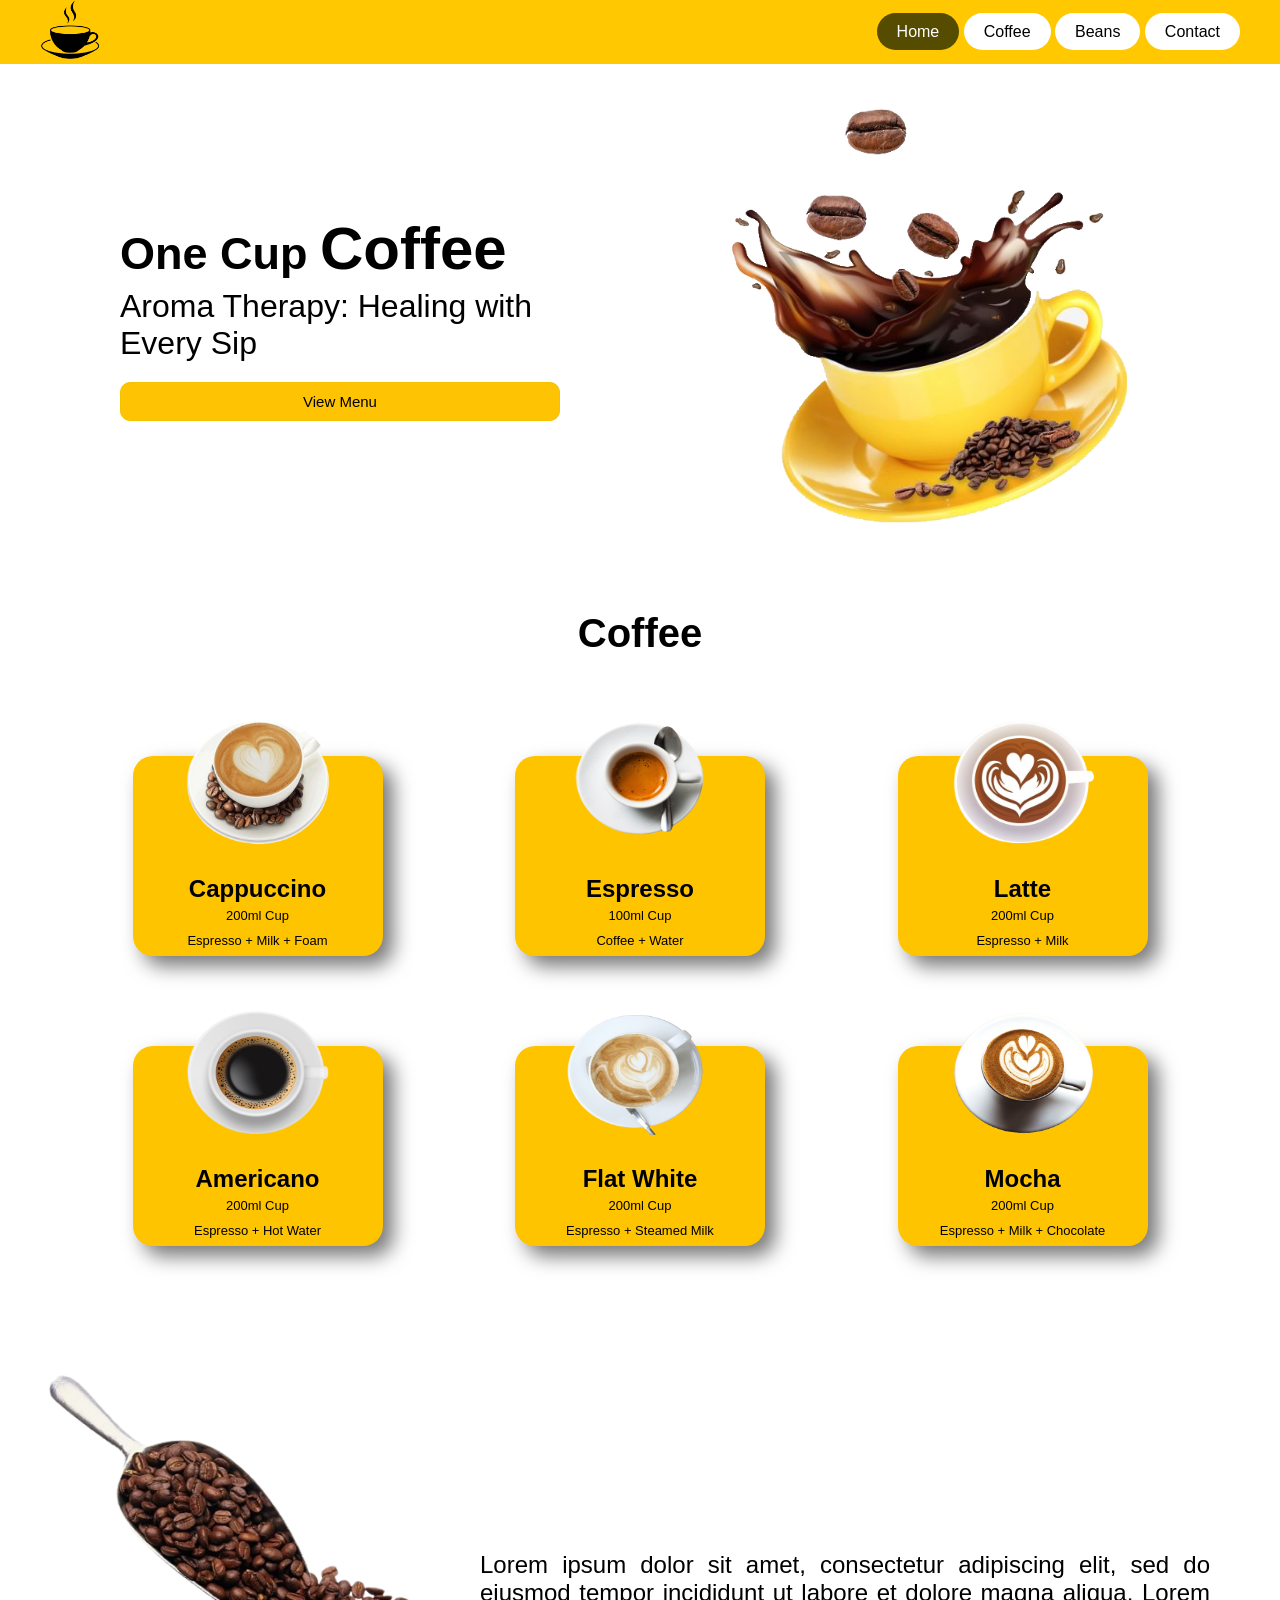
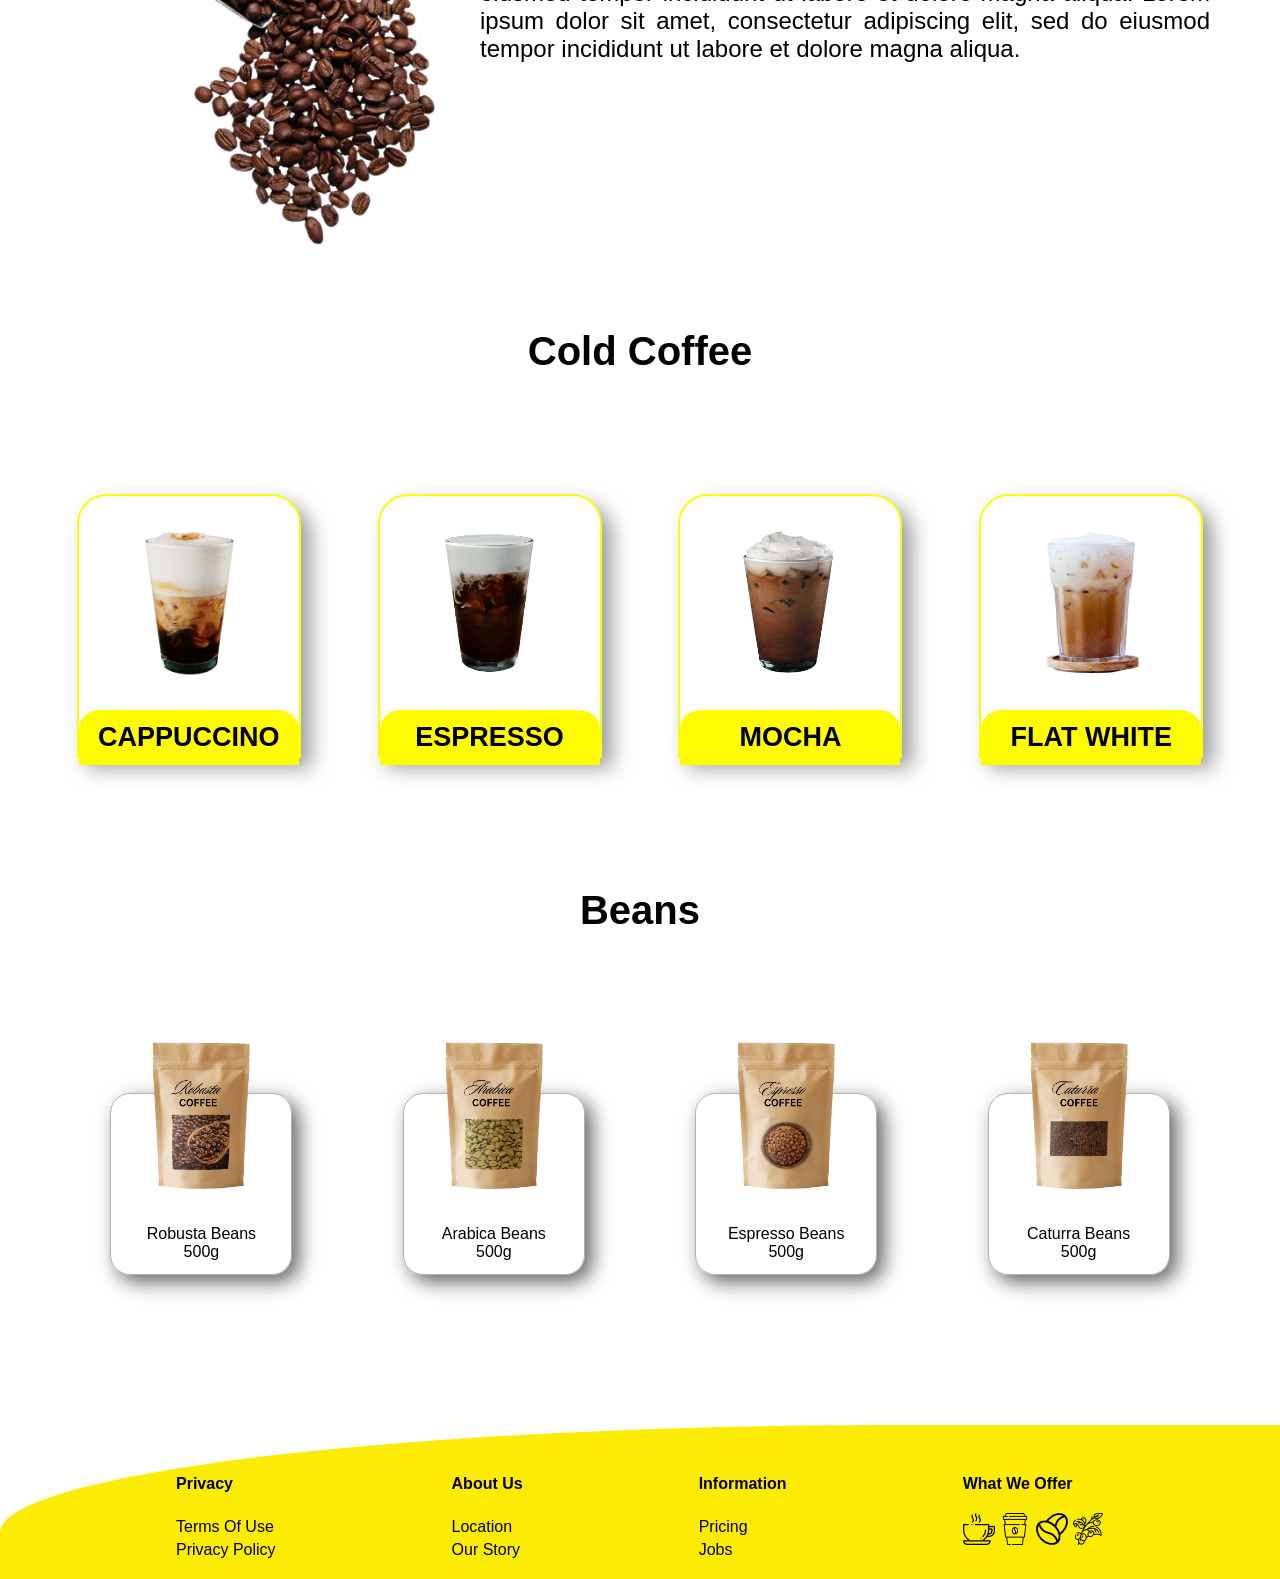
==== commit 156d6457: "some new changes" ====
--- a/index.html
+++ b/index.html
@@ -10,12 +10,12 @@
   <body>
     <!-- Navigation Bar -->
     <nav>
-      <div id="logo">
+      <div id="logo" data-aos="fade-down" data-aos-duration="3000">
         <img src="./assets/logo.png" />
       </div>
 
-      <div class="navbtn">
-        <a href="">Home</a>
+      <div class="navbtn" data-aos="fade-down" data-aos-duration="3000">
+        <a href="" style="background-color: rgb(86, 76, 0);color: white;"  >Home</a>
         <a href="">Coffee</a>
         <a href="">Beans</a>
         <a href="">Contact</a>
--- a/style.css
+++ b/style.css
@@ -25,12 +25,12 @@
   }
   
   .navbtn{
-    margin-top: 20px;
-    padding-right: 60px;
+    
+    padding-right: 40px;
   }
   .navbtn a{
     color: black;
-    background-color: #efefef;
+    background-color: #ffffff;
     border-radius: 20px;
     text-align: center;
     padding: 10px 20px;
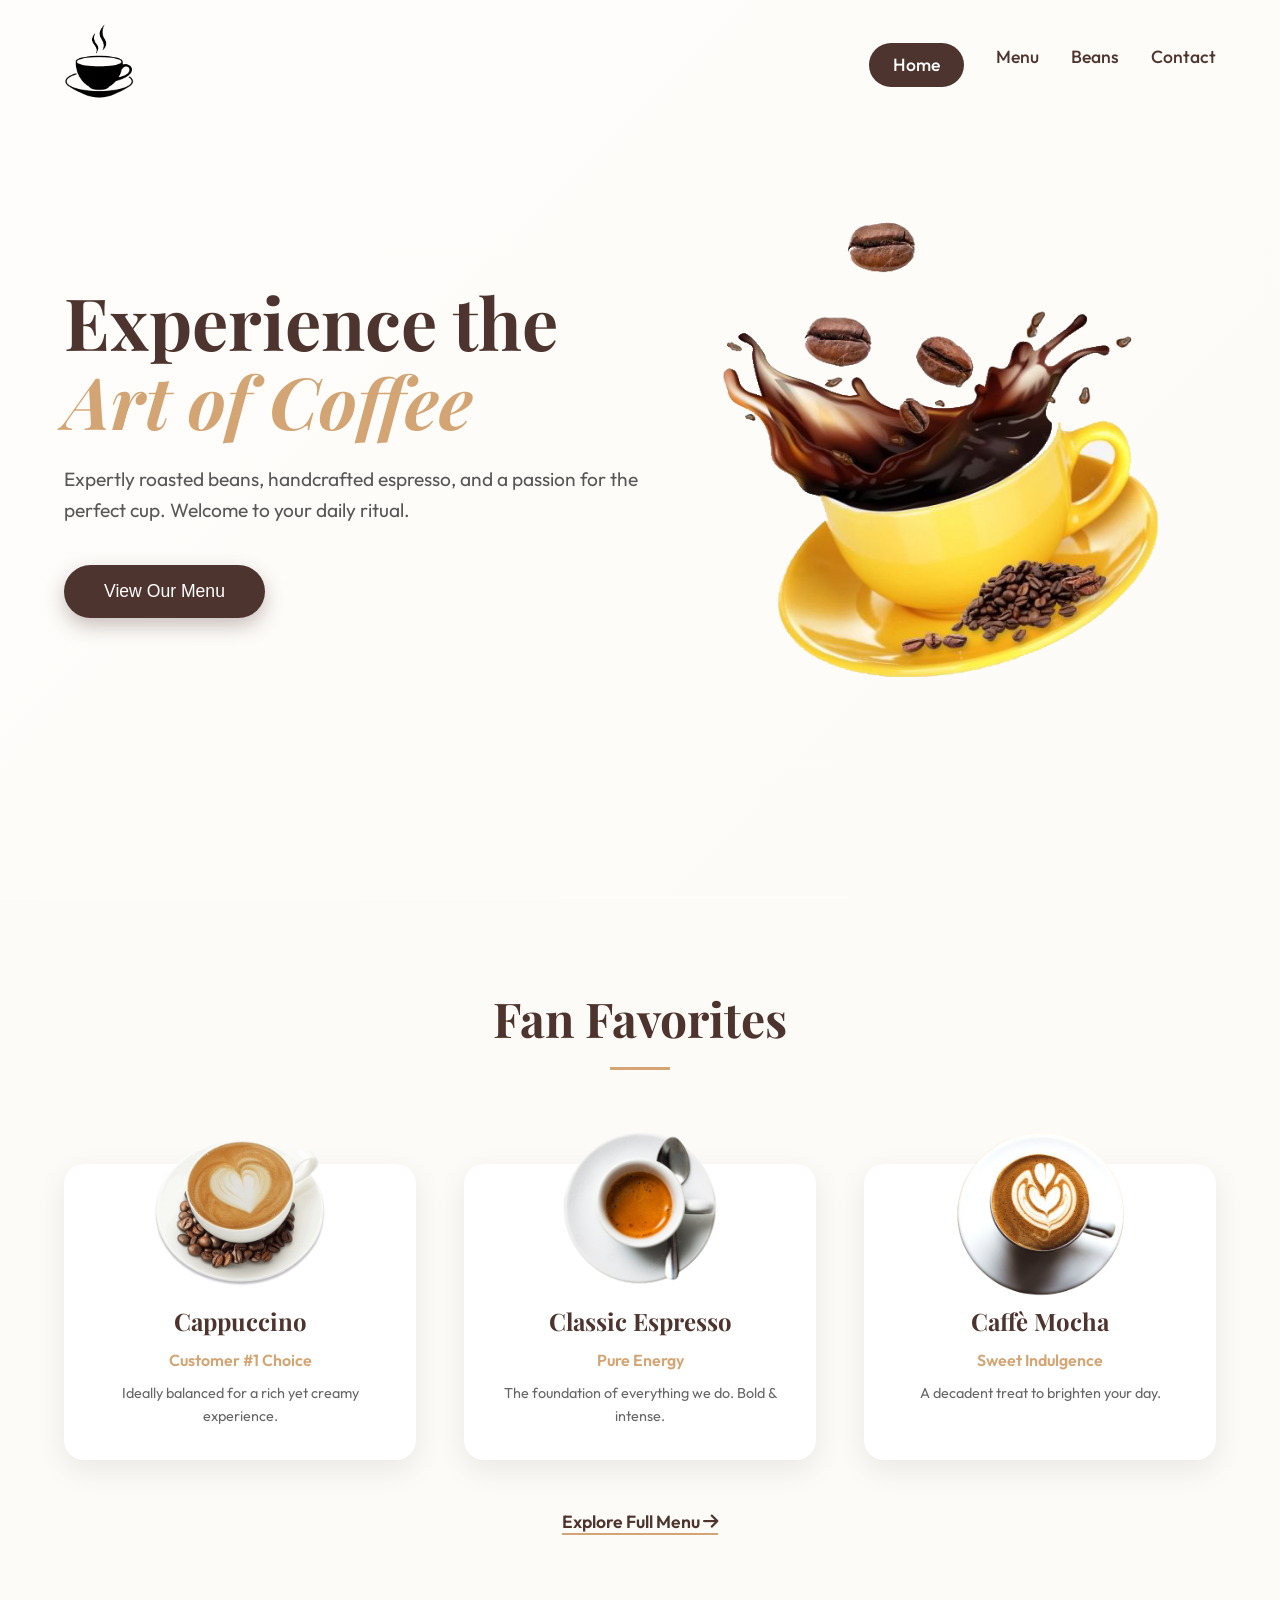
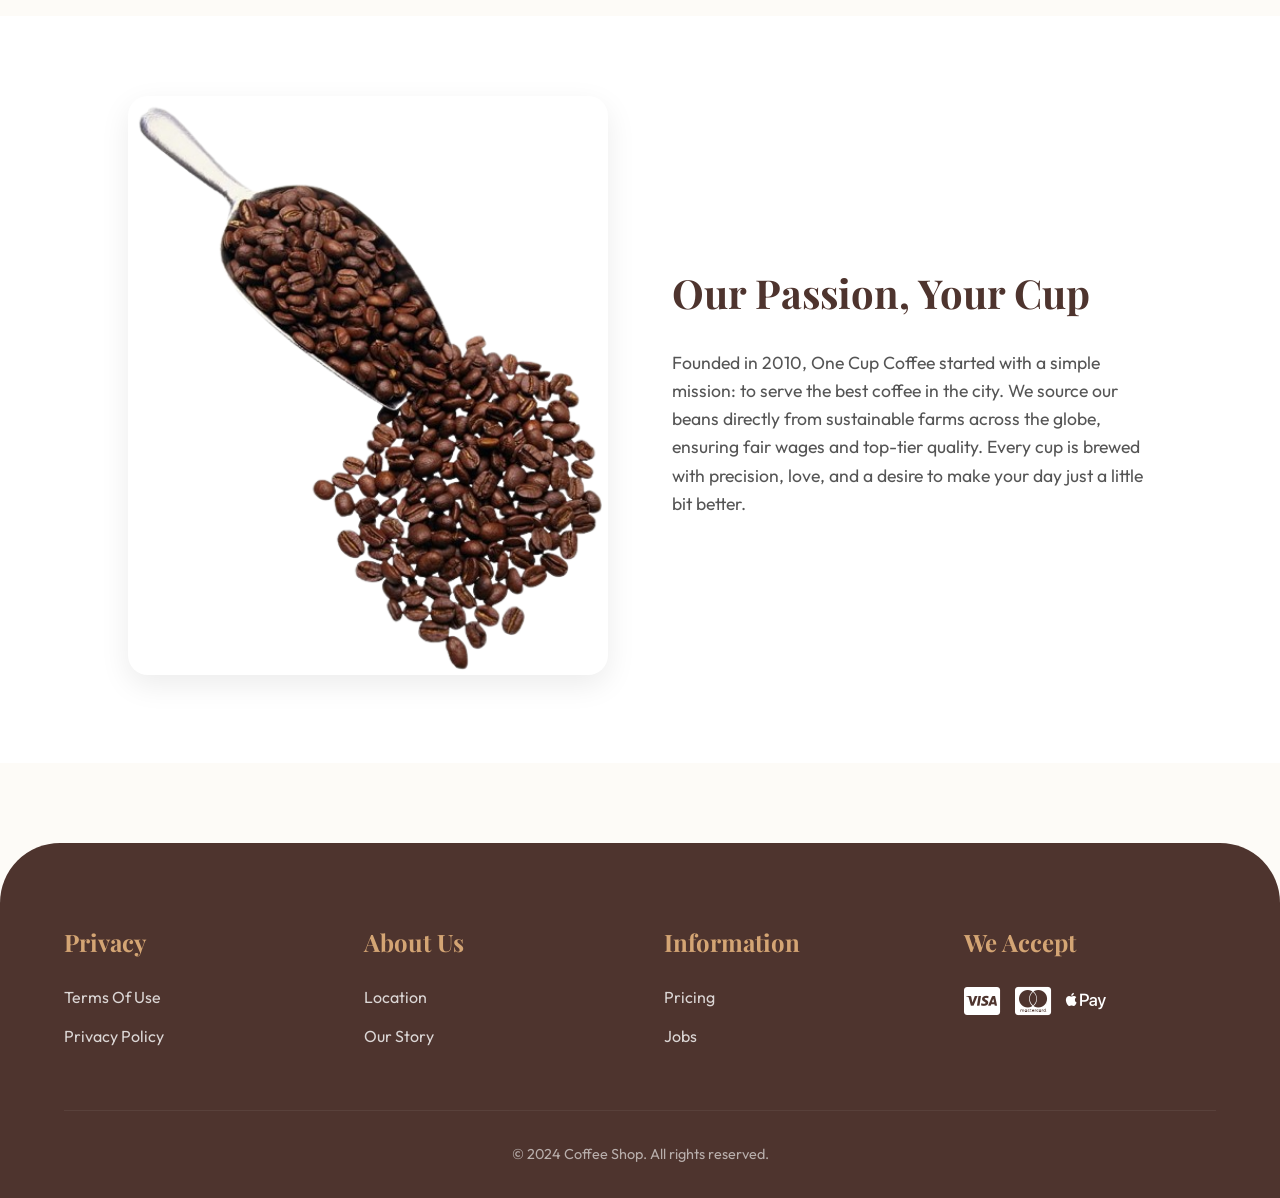
==== commit d5ed2ce8: "Refactor coffee shop site: multi-page layout, premium design, and real content" ====
--- a/index.html
+++ b/index.html
@@ -1,215 +1,169 @@
 <!DOCTYPE html>
 <html lang="en">
-  <head>
-    <meta charset="UTF-8" />
-    <meta name="viewport" content="width=device-width, initial-scale=1.0" />
-    <title>Coffee Shop</title>
-    <link rel="stylesheet" href="./style.css" />
-    <link rel="stylesheet" href="https://unpkg.com/aos@next/dist/aos.css" />
-  </head>
-  <body>
-    <!-- Navigation Bar -->
-    <nav>
-      <div id="logo" data-aos="fade-down" data-aos-duration="3000">
-        <img src="./assets/logo.png" />
-      </div>
 
-      <div class="navbtn" data-aos="fade-down" data-aos-duration="3000">
-        <a href="" style="background-color: rgb(86, 76, 0);color: white;"  >Home</a>
-        <a href="">Coffee</a>
-        <a href="">Beans</a>
-        <a href="">Contact</a>
-      </div>
-    </nav>
-    <!-- Navbar Completed -->
+<head>
+  <meta charset="UTF-8" />
+  <meta name="viewport" content="width=device-width, initial-scale=1.0" />
+  <title>Coffee Shop | Home</title>
+  <!-- Fonts -->
+  <link rel="preconnect" href="https://fonts.googleapis.com">
+  <link rel="preconnect" href="https://fonts.gstatic.com" crossorigin>
+  <link
+    href="https://fonts.googleapis.com/css2?family=Outfit:wght@300;400;500;600;700&family=Playfair+Display:ital,wght@0,400;0,600;0,700;1,400&display=swap"
+    rel="stylesheet">
+  <!-- Icons -->
+  <link rel="stylesheet" href="https://cdnjs.cloudflare.com/ajax/libs/font-awesome/6.4.0/css/all.min.css" />
 
-    <!-- Home -->
-    <div class="home">
-      <div class="home-heading" data-aos="fade-right" data-aos-duration="3000">
-        <h1>One Cup <em>Coffee</em></h1>
-        <p>Aroma Therapy: Healing with Every Sip</p>
-        <button>View Menu</button>
+  <link rel="stylesheet" href="./style.css" />
+  <link rel="stylesheet" href="https://unpkg.com/aos@next/dist/aos.css" />
+</head>
 
-        <br />
-      </div>
-      <div class="contentimg" data-aos="fade-left" data-aos-duration="3000">
-        <img src="./assets/Coffee Cup Splash.png " alt="" />
-      </div>
-    </div>
-    <!-- Home Completed -->
-
-    <!-- Coffee -->
-    <h2 id="heading">Coffee</h2>
-    <div class="coffee-container">
-      <div class="coffee-cup" data-aos="fade-right" data-aos-duration="3000">
-        <img src="./assets/Cappuccino.png" alt="" />
-        <h2>Cappuccino</h2>
-        <p>200ml Cup</p>
-        <p>Espresso + Milk + Foam</p>
-      </div>
-
-      <div class="coffee-cup" data-aos="fade-down" data-aos-duration="3000">
-        <img src="./assets/Espressoo-removebg-preview.png" alt="" />
-        <h2>Espresso</h2>
-        <p>100ml Cup</p>
-        <p>Coffee + Water</p>
-      </div>
-
-      <div class="coffee-cup" data-aos="fade-left" data-aos-duration="3000">
-        <img src="./assets/Latte-removebg-preview.png" alt="" />
-        <h2>Latte</h2>
-        <p>200ml Cup</p>
-        <p>Espresso + Milk</p>
-      </div>
+<body>
+  <!-- Navigation Bar -->
+  <nav>
+    <div id="logo" data-aos="fade-down" data-aos-duration="1500">
+      <a href="index.html"><img src="./assets/logo.png" alt="Logo" /></a>
     </div>
 
-    <div class="coffee-container">
-      <div class="coffee-cup" data-aos="fade-right" data-aos-duration="3000">
-        <img src="./assets/americano-removebg-.png" alt="" />
-        <h2>Americano</h2>
-        <p>200ml Cup</p>
-        <p>Espresso + Hot Water</p>
-      </div>
-
-      <div class="coffee-cup" data-aos="fade-up" data-aos-duration="3000">
-        <img src="./assets/flat_white-removebg-preview.png" alt="" />
-        <h2>Flat White</h2>
-        <p>200ml Cup</p>
-        <p>Espresso + Steamed Milk</p>
-      </div>
-
-      <div class="coffee-cup" data-aos="fade-left" data-aos-duration="3000" >
-        <img src="./assets/mocha-removebg-preview.png" alt="" />
-        <h2>Mocha</h2>
-        <p>200ml Cup</p>
-        <p>Espresso + Milk + Chocolate</p>
-      </div>
+    <div class="menu-toggle" id="mobile-menu">
+      <i class="fas fa-bars"></i>
     </div>
 
-    <!-- Coffee Completed -->
+    <div class="navbtn" id="nav-links" data-aos="fade-down" data-aos-duration="1500">
+      <a href="index.html" class="active">Home</a>
+      <a href="menu.html">Menu</a>
+      <a href="beans.html">Beans</a>
+      <a href="contact.html">Contact</a>
+    </div>
+  </nav>
+  <!-- Navbar Completed -->
 
-    <!-- Image Text -->
+  <!-- Home -->
+  <div class="home">
+    <div class="home-heading" data-aos="fade-right" data-aos-duration="1500">
+      <h1>Experience the <em>Art of Coffee</em></h1>
+      <p>Expertly roasted beans, handcrafted espresso, and a passion for the perfect cup. Welcome to your daily ritual.
+      </p>
+      <a href="menu.html"><button>View Our Menu</button></a>
+    </div>
+    <div class="contentimg" data-aos="fade-left" data-aos-duration="1500">
+      <img src="./assets/Coffee Cup Splash.png" alt="Coffee Splash" />
+    </div>
+  </div>
+  <!-- Home Completed -->
 
-    <div class="image-text">
-      <img src="./assets/hom3.png" alt="" data-aos="fade-right" data-aos-duration="2500">
-      <p data-aos="fade-left" data-aos-duration="3000">
-        Lorem ipsum dolor sit amet, consectetur adipiscing elit, sed do eiusmod tempor incididunt ut labore et dolore magna aliqua.
-        Lorem ipsum dolor sit amet, consectetur adipiscing elit, sed do eiusmod tempor incididunt ut labore et dolore magna aliqua.
-      </p>
-    </div>
-
-    <!-- Image Text Completed -->
-
-    <!-- cold-Coffee -->
-    <h2 id="heading">Cold Coffee</h2>
-    <div class="cold-cofe-conatiner">
-      <div class="cofe-cup" data-aos="fade-up" data-aos-duration="3000">
-        <img src="./assets/iced_capici.png" alt="" />
-        <div class="text-body">
-          <h4>Cappuccino</h4>
+  <!-- Featured Favorites -->
+  <section id="featured">
+    <h2 class="section-heading">Fan Favorites</h2>
+    <div class="coffee-container">
+      <div class="coffee-cup" data-aos="fade-up" data-aos-delay="100">
+        <div class="img-box">
+          <img src="./assets/Cappuccino.png" alt="Cappuccino" />
         </div>
-      </div>
-      <div class="cofe-cup" data-aos="fade-down" data-aos-duration="3000">
-        <img src="./assets/Iced-Espresso.png" alt="" />
-        <div class="text-body">
-          <h4>Espresso</h4>
+        <div class="cup-details">
+          <h2>Cappuccino</h2>
+          <p class="size">Customer #1 Choice</p>
+          <p class="ingredients">Ideally balanced for a rich yet creamy experience.</p>
         </div>
       </div>
 
-      <div class="cofe-cup"data-aos="fade-up" data-aos-duration="3000">
-        <img src="./assets/Iced-Caffe-Mocha.png" alt="" />
-        <div class="text-body">
-          <h4>Mocha</h4>
+      <div class="coffee-cup" data-aos="fade-up" data-aos-delay="200">
+        <div class="img-box">
+          <img src="./assets/Espressoo-removebg-preview.png" alt="Espresso" />
+        </div>
+        <div class="cup-details">
+          <h2>Classic Espresso</h2>
+          <p class="size">Pure Energy</p>
+          <p class="ingredients">The foundation of everything we do. Bold & intense.</p>
         </div>
       </div>
 
-      <div class="cofe-cup" data-aos="fade-down" data-aos-duration="3000">
-        <img src="./assets/Iced_Flat BIT_CREAM-.png" alt="" />
-        <div class="text-body">
-          <h4>Flat White</h4>
+      <div class="coffee-cup" data-aos="fade-up" data-aos-delay="300">
+        <div class="img-box">
+          <img src="./assets/mocha-removebg-preview.png" alt="Mocha" />
+        </div>
+        <div class="cup-details">
+          <h2>Caffè Mocha</h2>
+          <p class="size">Sweet Indulgence</p>
+          <p class="ingredients">A decadent treat to brighten your day.</p>
         </div>
       </div>
     </div>
-    <!-- Cold Coffee Completed -->
+    <div style="text-align: center; margin-top: 2rem;">
+      <a href="menu.html"
+        style="text-decoration: none; color: var(--primary-color); font-weight: 600; font-size: 1.1rem; border-bottom: 2px solid var(--secondary-color);">Explore
+        Full Menu <i class="fas fa-arrow-right"></i></a>
+    </div>
+  </section>
 
-    <!-- Beans -->
-    <h2 id="heading">Beans</h2>
-    <div class="beans-container">
-      <div>
-        <img
-          src="./assets/Robusta-fotor-bg-remover-20240814171535.png"
-          alt=""
-          data-aos="fade-down" data-aos-duration="2200"
-        />
-        <p>
-          Robusta Beans <br />
-          500g
-        </p>
+  <!-- Image Text / About -->
+  <div class="image-text">
+    <div class="image-wrapper" data-aos="fade-right" data-aos-duration="1500">
+      <img src="./assets/hom3.png" alt="Barista Pouring Coffee">
+    </div>
+    <div class="text-wrapper" data-aos="fade-left" data-aos-duration="1500">
+      <h3>Our Passion, Your Cup</h3>
+      <p>
+        Founded in 2010, One Cup Coffee started with a simple mission: to serve the best coffee in the city.
+        We source our beans directly from sustainable farms across the globe, ensuring fair wages and top-tier quality.
+        Every cup is brewed with precision, love, and a desire to make your day just a little bit better.
+      </p>
+    </div>
+  </div>
+
+
+  <!-- Footer -->
+  <footer id="footer">
+    <div class="footer-content">
+      <div class="footer-col">
+        <h4>Privacy</h4>
+        <ul>
+          <li>Terms Of Use</li>
+          <li>Privacy Policy</li>
+        </ul>
       </div>
-
-      <div>
-        <img
-          src="./assets/arabica-fotor-bg-remover-20240814171332.png"
-          alt=""data-aos="fade-down" data-aos-duration="3000"
-        />
-        <p>
-          Arabica Beans <br />
-          500g
-        </p>
+      <div class="footer-col">
+        <h4>About Us</h4>
+        <ul>
+          <li>Location</li>
+          <li>Our Story</li>
+        </ul>
       </div>
-
-      <div>
-        <img
-          src="./assets/espresso-fotor-bg-remover-20240814171458.png"
-          alt=""data-aos="fade-down" data-aos-duration="2700"
-        />
-        <p>
-          Espresso Beans <br />
-          500g
-        </p>
+      <div class="footer-col">
+        <h4>Information</h4>
+        <ul>
+          <li>Pricing</li>
+          <li>Jobs</li>
+        </ul>
       </div>
-
-      <div >
-        <img
-          src="./assets/caturra-fotor-bg-remover-20240814171418.png"
-          alt=""data-aos="fade-down" data-aos-duration="2900"
-        />
-        <p>
-          Caturra Beans <br />
-          500g
-        </p>
+      <div class="footer-col offers">
+        <h4>We Accept</h4>
+        <div class="offer-icons">
+          <i class="fab fa-cc-visa" style="font-size: 2rem; color: white;"></i>
+          <i class="fab fa-cc-mastercard" style="font-size: 2rem; color: white;"></i>
+          <i class="fab fa-apple-pay" style="font-size: 2rem; color: white;"></i>
+        </div>
       </div>
     </div>
-    <!-- Beans Completed -->
+    <div class="footer-bottom">
+      <p>&copy; 2024 Coffee Shop. All rights reserved.</p>
+    </div>
+  </footer>
 
-    <!-- Footer -->
-    <footer>
-      <ul>
-        <h4>Privacy</h4>
-        <li>Terms Of Use</li>
-        <li>Privacy Policy</li>
-      </ul>
-      <ul>
-        <h4>About Us</h4>
-        <li>Location</li>
-        <li>Our Story</li>
-      </ul>
-      <ul>
-        <h4>Information</h4>
-        <li>Pricing</li>
-        <li>Jobs</li>
-      </ul>
-      <ul>
-        <h4>What We Offer</h4>
-        <img src="./assets/coffee-cup.png" alt="" />
-        <img src="./assets/coffee-cup (1).png" alt="" />
-        <img src="./assets/coffee-beans.png" alt="" />
-        <img src="./assets/coffee-plant.png" alt="" />
-      </ul>
-    </footer>
-    <!-- Completed -->    <script src="https://unpkg.com/aos@next/dist/aos.js"></script>
-    <script>
-      AOS.init();
-    </script>
-  </body>
-</html>
+  <script src="https://unpkg.com/aos@next/dist/aos.js"></script>
+  <script>
+    AOS.init();
+
+    // Mobile Menu Toggle
+    const menuToggle = document.querySelector('.menu-toggle');
+    const navLinks = document.querySelector('.navbtn');
+
+    menuToggle.addEventListener('click', () => {
+      navLinks.classList.toggle('active');
+      menuToggle.querySelector('i').classList.toggle('fa-times');
+      menuToggle.querySelector('i').classList.toggle('fa-bars');
+    });
+  </script>
+</body>
+
+</html>
--- a/style.css
+++ b/style.css
@@ -1,791 +1,736 @@
-*{
-    padding: 0;
-    margin: 0;
-  }
-  
-  body{
-  color: rgb(0, 0, 0);
-  background-color: rgb(255, 255, 255);
-  font-family: Arial, Helvetica, sans-serif;
-  }
-  body::-webkit-scrollbar{
-    display: none;
-  }
-  /* Nav Bar */
-  nav{
-   display: flex;
-   justify-content: space-between;
-   align-items: center;
-   background-color: rgb(255, 200, 0);
-  }
-  #logo img{
-    width: 60px;
-    height: 60px;
-    padding-left: 40px;
-  }
-  
-  .navbtn{
-    
-    padding-right: 40px;
-  }
-  .navbtn a{
-    color: black;
-    background-color: #ffffff;
-    border-radius: 20px;
-    text-align: center;
-    padding: 10px 20px;
-    text-decoration: none;
-    transition: all 0.3s;
-  }
-  .navbtn a:hover{
-    transition: all 0.3s;
-      background-color: rgb(234, 211, 5);
-    color: #fff;
-    }
-  
-    /* Home */
-    .home{
-      display: flex;
-      justify-content: space-between;
-      align-items: center;
-     
-      
-    }
-    .home-heading{
-      padding: 150px 120px;
-  
-      font-size: xx-large;
-    }
-    .home-heading h1{
-      font-size:45px;
-    }
-    h1 em{
-    font-size: 60px;
-    font-style: normal; 
-    }
-    .home-heading p{
-      padding:5px 0;
-    }
-    
-    .home-heading button {
-      font-size: 15px;
-      text-decoration: none;
-      color: rgb(0, 0, 0);
-      border: 1px solid rgb(242, 194, 3);
-      background-color: rgb(254, 195, 2);
-      padding: 10px 20px 10px 20px;
-     
-      margin-top: 15px;
-      border-radius: 10px;
-      width: 100%;
-    }
-    
-    .home-heading button:hover {
-      background-color: rgb(255, 172, 5);
-      color: #000000;
-      cursor: pointer;
-    }
-    
-    
-  .contentimg img{
-      width: 500px;
-      margin-right: 100px;
-      
-    }
- 
-  
- 
-  /* Coffee */
-
-    .coffee-container {
-      display: flex;
-      justify-content: space-evenly;
-      margin-top: 40px;
-     
-      
-     
-    }
-  
-    
-  .coffee-container .coffee-cup{
-    width: 250px;
-    height: 200px;
-    background-color: rgb(255, 196, 0) ;
-   
-    color: #000000;
-    border-radius: 20px;
-    text-align: center;
-    margin-bottom: 50px;
-    
-    box-shadow: #767676 10px 10px 20px ;
-  }
-    
- 
-  .coffee-cup img{
-    width: 150px;
-    height: 130px;
-    position: relative;
-    top: -40px;
-    border-radius: 50%;
-    transition: transform 0.4s ease-in 0.04s;
-    &&:hover{
-      transform: scale(1.2);
-    }
-  }
-  .coffee-cup h2{
-    margin-top: -15px;
-  }
-  .coffee-cup p{
-    font-size: 13px;
-    padding: 05px;
-    
-  }
-  
-  /* Image-text */
-  .image-text{
-    display: flex;
-    justify-content: space-evenly;
-    align-items: center;
-    padding: 40px 40px;
-    margin-top: 30px;
-  }
-  .image-text img{
-    width: 400px;
-    margin-right: 40px;
-  }
-  .image-text p{
-    font-size: x-large;
-    font-weight: 500;
-    margin-right: 30px;
-    text-align: justify;
-  }
-  
-  /* Cold coffee */
-  
-  .cold-cofe-conatiner{
-  display: flex;
-  justify-content: space-evenly;
-  margin-bottom: 90px;
-  margin-top: 60px;
-  }
-  
-  .cold-cofe-conatiner .cofe-cup{
-    width: 220px;
-    height: 260px;
-    color: black;
-    text-transform: uppercase;
-    border-radius: 30px 30px 0px 0px  ;
-    background-color: rgb(255, 255, 255);
-    border: 2px solid rgb(247, 255, 3);
-    box-shadow: #50505090 10px 10px 20px ;
-    text-align: center;
-   
-  }
-  
-   
-  
-  .cofe-cup img:hover {
-    transition: ease-in-out 0.8s;
-  transform: scale(1.1);
-    transform: translatey(-80px);
-  }
-  .cold-cofe-conatiner .cofe-cup:hover {
-    transform: translateY(-10px);
-  }
-  .cold-cofe-conatiner div img{
-    padding: 30px 0;
-    width: 100px;
-    height: 150px;
-  }
-  .cold-cofe-conatiner .text-body{
-  background-color: #fffb00;
-  border-radius: 20px 20px 0px 0px  ;
-  padding: 12px;
-  
-  }
-  .cold-cofe-conatiner .cofe-cup h4{
-    font-size: 3vh;
-  }
-  
-  /* Beans */
-  .beans-container{
-    display: flex;
-   justify-content: space-evenly;
-   margin-top: 100px;
-  }
-  .beans-container div{
-    text-align: center;
-    width: 180px;
-    height: 180px;
-    border-radius: 20px;
-    border: 1px solid rgba(77, 48, 34, 0.386);
-    box-shadow: 7px 7px 20px  rgb(98, 98, 98);
-  }
-  .beans-container  img{
-    position: relative;
-    top: -130px;
-    width: 185px;
-  }
-  .beans-container p{
-    margin-top: -150px;
-  }
-  
-  /* Footer */
-  footer{
-    background-color: #fceb05;
-    background-size: cover;
-    display: flex;
-    margin-top: 150px;
-    border-radius: 70% 0px 0px;
-    padding-top: 50px;
-    justify-content: space-evenly;
-    color: rgb(0, 0, 0);
-  }
-  footer ul{
-    margin-bottom: 20px;
-  }
-  footer h4{
-    margin-bottom: 20px;
-  }
-  footer ul li{
-    list-style-type: none;
-    color: rgb(0, 0, 0);
-    padding-top: 05px;
-  }
-
-  
-  #heading{
-    text-align: center;
-    padding-bottom: 60px;
-    padding-top: 40px;
-    
-    font-size: 40px;
-  }
-  
-    /* Small Screen */
-    @media(max-width:1000px) {
-  
-     /* Navigation Bar */
-   #logo img{
-     width: 70px;
-     height: 70px;
-     padding-left: 30px;
-   }
-   
-   .navbtn{
-     padding-right: 50px;
-   }
-   .navbtn a{
-     padding: 10px 10px;
-  }
-  
-  /* Home */
-  
-  .home-heading{
-    padding: 150px 50px;
-  }
-  .home-heading h1{
-    font-size:35px;
-  }
-  h1 em{
-  font-size: 50px;
-  }
-  .home-heading button{
-    padding: 8px;
-    margin-top: 8px;
-    
-  }
-  .Offer{
-    margin-top: -70px;
-    margin-left: -70px;
-  
-  }
-  .Offer img{
-    width: 300px;
-  }
-  .contentimg img{
-    width: 400px;
-  }
-  
-   
-  
-    /* Coffee */
-    
-    .coffee-container{
-      display: flex;
-      justify-content: space-evenly;
-      margin-top: 90px;
-    }
-    .coffee-container .coffee-cup{
-      width: 190px;
-      height: 190px;
-    
-    background-color: rgb(255, 196, 0) ;
-    background-size: cover;
-    color: #000000;
-    border-radius: 20px;
-    text-align: center;
-    margin-bottom: 50px;
-    
-    box-shadow: #767676 10px 10px 20px ;
-    
-    .coffee-cup img{
-      width: 150px;
-      height: 130px;
-      position: relative;
-      top: -40px;
-      border-radius: 50%;
-    }
-    .coffee-cup h2{
-      margin-top: -15px;
-    }
-    .coffee-cup p{
-      font-size: 13px;
-      padding: 5px;
-    }
-    
-  /* Image-text */
-  .image-text{
-  
-    padding: 40px 10px;
-    margin-top: 30px;
-  }
-  .image-text img{
-    width:33%;
-  }
-  .image-text p{
-    padding: 10px 20px;
-    font-size: 2.6vh;
-    font-weight: 450;
-  } 
-  
-  /* Cold Coffee */
-    .cold-cofe-conatiner .cofe-cup{
-      width: 180px;
-      height: 260px;
-    }
-   
-  .cold-cofe-conatiner .cofe-cup h4{
-    font-size: 2.9vh;
-  
-
-  }
- 
-  
-  /* Beans */
-  
-  .beans-container{
+:root {
+  --primary-color: #4E342E;
+  /* Deep Coffee Brown */
+  --secondary-color: #D4A574;
+  /* Gold/Latte Accent */
+  --bg-color: #FDFBF7;
+  /* Creamy Off-White */
+  --text-color: #2D2D2D;
+  --white: #FFFFFF;
+  --shadow: 0 10px 30px rgba(0, 0, 0, 0.08);
+  --shadow-hover: 0 15px 40px rgba(0, 0, 0, 0.15);
+  --font-main: 'Outfit', sans-serif;
+  --font-serif: 'Playfair Display', serif;
+}
+
+* {
+  margin: 0;
+  padding: 0;
+  box-sizing: border-box;
+}
+
+body {
+  font-family: var(--font-main);
+  background-color: var(--bg-color);
+  color: var(--text-color);
+  line-height: 1.6;
+  overflow-x: hidden;
+}
+
+/* Scrollbar */
+body::-webkit-scrollbar {
+  width: 10px;
+}
+
+body::-webkit-scrollbar-track {
+  background: var(--bg-color);
+}
+
+body::-webkit-scrollbar-thumb {
+  background-color: var(--secondary-color);
+  border-radius: 20px;
+}
+
+/* Navigation */
+nav {
+  display: flex;
+  justify-content: space-between;
+  align-items: center;
+  padding: 1.5rem 5%;
+  background-color: transparent;
+  /* Transparent initially, could handle scroll via JS but keeping simple */
+  position: absolute;
+  top: 0;
+  left: 0;
+  width: 100%;
+  z-index: 1000;
+}
+
+#logo img {
+  width: 70px;
+  height: auto;
+  transition: transform 0.3s ease;
+}
+
+#logo img:hover {
+  transform: scale(1.05);
+}
+
+.navbtn {
+  display: flex;
+  gap: 2rem;
+}
+
+.navbtn a {
+  text-decoration: none;
+  color: var(--primary-color);
+  font-weight: 500;
+  font-size: 1.1rem;
+  transition: color 0.3s ease;
+  position: relative;
+}
+
+.navbtn a::after {
+  content: '';
+  position: absolute;
+  width: 0;
+  height: 2px;
+  bottom: -5px;
+  left: 0;
+  background-color: var(--secondary-color);
+  transition: width 0.3s ease;
+}
+
+.navbtn a:hover::after,
+.navbtn a.active::after {
+  width: 100%;
+}
+
+.navbtn a:hover {
+  color: var(--secondary-color);
+}
+
+.navbtn a.active {
+  background-color: var(--primary-color);
+  color: var(--white);
+  padding: 0.5rem 1.5rem;
+  border-radius: 30px;
+}
+
+.navbtn a.active::after {
+  display: none;
+}
+
+
+/* Mobile Menu Toggle */
+.menu-toggle {
+  display: none;
+  font-size: 1.8rem;
+  cursor: pointer;
+  color: var(--primary-color);
+  z-index: 1001;
+}
+
+/* Home / Hero Section */
+.home {
+  display: flex;
+  align-items: center;
+  justify-content: space-between;
+  min-height: 100vh;
+  padding: 0 5%;
+  position: relative;
+  background: linear-gradient(135deg, rgba(255, 255, 255, 0.5) 0%, rgba(253, 251, 247, 1) 100%);
+}
+
+.home-heading {
+  flex: 1;
+  max-width: 600px;
+}
+
+.home-heading h1 {
+  font-family: var(--font-serif);
+  font-size: 4.5rem;
+  color: var(--primary-color);
+  line-height: 1.1;
+  margin-bottom: 1.5rem;
+}
+
+.home-heading h1 em {
+  color: var(--secondary-color);
+  font-style: italic;
+  display: block;
+}
+
+.home-heading p {
+  font-size: 1.2rem;
+  margin-bottom: 2.5rem;
+  opacity: 0.8;
+}
+
+.home-heading button {
+  padding: 1rem 2.5rem;
+  font-size: 1.1rem;
+  color: var(--white);
+  background-color: var(--primary-color);
+  border: none;
+  border-radius: 50px;
+  cursor: pointer;
+  transition: all 0.3s ease;
+  box-shadow: 0 8px 20px rgba(78, 52, 46, 0.3);
+}
+
+.home-heading button:hover {
+  background-color: var(--secondary-color);
+  transform: translateY(-3px);
+  box-shadow: 0 12px 25px rgba(212, 165, 116, 0.4);
+}
+
+.contentimg {
+  flex: 1;
+  display: flex;
+  justify-content: flex-end;
+  position: relative;
+}
+
+.contentimg img {
+  max-width: 100%;
+  width: 550px;
+  /* Limit size */
+  animation: float 6s ease-in-out infinite;
+}
+
+@keyframes float {
+  0% {
+    transform: translateY(0px);
+  }
+
+  50% {
+    transform: translateY(-20px);
+  }
+
+  100% {
+    transform: translateY(0px);
+  }
+}
+
+
+/* Sections General */
+section {
+  padding: 5rem 5%;
+}
+
+.section-heading {
+  font-family: var(--font-serif);
+  font-size: 3rem;
+  text-align: center;
+  margin-bottom: 4rem;
+  color: var(--primary-color);
+  position: relative;
+}
+
+.section-heading::after {
+  content: '';
+  display: block;
+  width: 60px;
+  height: 3px;
+  background-color: var(--secondary-color);
+  margin: 10px auto 0;
+}
+
+
+/* Coffee Cards */
+.coffee-container {
   display: grid;
-  grid-template-columns: 30% 30%;
+  grid-template-columns: repeat(auto-fit, minmax(280px, 1fr));
+  gap: 3rem;
+  margin-bottom: 3rem;
+}
+
+.coffee-cup {
+  background-color: var(--white);
+  border-radius: 20px;
+  padding: 2rem;
+  text-align: center;
+  box-shadow: var(--shadow);
+  transition: all 0.4s ease;
+  position: relative;
+  overflow: visible;
+  margin-top: 30px;
+  /* Space for floating image */
+}
+
+.coffee-cup:hover {
+  transform: translateY(-10px);
+  box-shadow: var(--shadow-hover);
+}
+
+.img-box {
+  height: 150px;
+  display: flex;
   justify-content: center;
   align-items: center;
-  gap: 80px;
-  }
-  .beans-container div{
-    width: 250px;
-    height: 250px;
-  }
-  .beans-container  img{
-    position: relative;
-    top: -150px;
-    width: 240px;
-  }
-  .beans-container p{
-    margin-top: -180px;
-    font-size: 25px;
-  }
-  
-  #heading{
-    text-align: center;
-    padding-bottom: 30px;
-    padding-top: 40px;
-    text-decoration: underline;
-    font-size: 30px;
-  }
-  
-  }
-  
-  /* Tab Screens */
-  @media(max-width:780px) {
-    /* Navigation Bar */
-  #logo img{
-    width: 60px;
-    height: 60px;
-  }
-  .navbtn a{
-    padding: 5px;
-    font-size:2.7vh;
-  }
-  
-  /* Home */
-  
-  
-  .home-heading{
-    padding: 150px 20px;
-  }
-  .home-heading h1{
-    font-size:25px;
-  }
-  h1 em{
-  font-size: 40px;
-  }
-  .home-heading img{
-    width: 15px;
-    padding: 5px;
-   
-  }
-  .home-heading p{
-    font-size: small;
-  }
-  .home-heading button{
-    padding: 15px;
-   
-  }
-  .Offer{
-    margin-top: -70px;
-    margin-left: -70px;
-  
-  }
-  .Offer img{
-    width: 300px;
-  }
-  .contentimg img{
-    width: 300px;
-  }
-  
-  
-  /* Coffee */
-  .coffee-container .coffee-cup{
-    width: 150px;
-    height: 170px;
-  }
-  
-  .coffee-cup img{
-    width: 120px;
-    height: 100px;
-  }
-  .coffee-cup h2{
-    font-size: medium;
-    margin-top: -20px;
-  }
-  .coffee-cup p{
-  font-size: 1.7vh;
-  }
-  
-  /* Image-text */
-  .image-text{
-  padding: 40px 0px;
-    margin-top: 30px;
-  }
-  .image-text img{
-    width:30%;
-  }
-  .image-text p{
-    font-size: 2vh;
-    font-weight: 400;
-    padding:0 20px;
-  }
-  
-  /* Cold */
-    .cold-cofe-conatiner {
-      display: grid;
-      grid-template-columns: 30% 30%; 
-      justify-content:space-evenly; 
-      align-items: center;
-      margin-top: 50px;
-      gap: 30px;
-    }
-    
-    .cold-cofe-conatiner .cofe-cup {
-      width: 220px;
-      height: 255px;
-    }
-    
-    .cold-cofe-conatiner img {
-      padding: 30px 40px;
-      width: 100px;
-      height: 150px;
-    }
-  
-    /* Beans */
-  
-    .beans-container{
-      display: grid;
-      grid-template-columns: 30% 30%;
-      justify-content: center;
-      align-items: center;
-      gap: 80px;
-      }
-      .beans-container div{
-        width: 220px;
-        height: 220px;
-      }
-      .beans-container  img{
-        position: relative;
-        top: -150px;
-        width: 240px;
-      }
-      .beans-container p{
-        margin-top: -180px;
-        font-size: 15px;
-      }
-  
-      /* Footer */
-  footer{
-    margin-top: 150px;
-    padding-top: 50px;
-  }
-  
-  footer ul li{
-    font-size: small;
-  }
-  footer ul img{
-    width: 15px;
-    padding: 5px;
-  }
-  
-  #heading{
-    text-align: center;
-    padding-bottom: 30px;
-    padding-top: 40px;
-    text-decoration: underline;
-    font-size: 20px;
-  }
-  }
-  
-  @media(max-width:740px) {
-    .home{
-      display: flex;
-      flex-direction: column;
-      align-items: center;
-      justify-content: center;
-   
-  
-      
-
-    }
-.home-heading{
-  height: 170px;
+  margin-bottom: 1rem;
+  margin-top: -60px;
+  /* Pull image up */
+}
+
+.img-box img {
+  width: 180px;
+  transition: transform 0.4s ease;
+}
+
+.coffee-cup:hover .img-box img {
+  transform: scale(1.1) rotate(5deg);
+}
+
+.cup-details h2 {
+  font-family: var(--font-serif);
+  color: var(--primary-color);
+  margin-bottom: 0.5rem;
+}
+
+.cup-details .size {
+  font-weight: 600;
+  color: var(--secondary-color);
+  margin-bottom: 0.5rem;
+}
+
+.ingredients {
+  font-size: 0.9rem;
+  color: #666;
+}
+
+/* Image Text Section */
+.image-text {
+  display: flex;
+  align-items: center;
+  gap: 4rem;
+  padding: 5rem 10%;
+  background-color: var(--white);
+  overflow: hidden;
+}
+
+.image-text .image-wrapper {
+  flex: 1;
+}
+
+.image-text .image-wrapper img {
+  width: 100%;
+  border-radius: 20px;
+  box-shadow: var(--shadow);
+}
+
+.image-text .text-wrapper {
+  flex: 1;
+}
+
+.image-text .text-wrapper h3 {
+  font-family: var(--font-serif);
+  font-size: 2.5rem;
+  color: var(--primary-color);
+  margin-bottom: 1.5rem;
+}
+
+.image-text .text-wrapper p {
+  font-size: 1.1rem;
+  color: #555;
+  text-align: left;
+}
+
+
+/* Cold Coffee */
+.cold-cofe-conatiner {
+  display: grid;
+  grid-template-columns: repeat(auto-fit, minmax(200px, 1fr));
+  gap: 2rem;
+  padding: 0 5%;
+}
+
+.cofe-cup {
+  background: var(--white);
+  border-radius: 30px;
+  padding: 1.5rem;
+  text-align: center;
+  box-shadow: var(--shadow);
+  transition: transform 0.3s;
+  overflow: hidden;
+  border: 1px solid rgba(0, 0, 0, 0.05);
+}
+
+.cofe-cup:hover {
+  transform: translateY(-10px);
+}
+
+.cofe-cup img {
+  height: 200px;
+  object-fit: contain;
+  margin-bottom: 1rem;
+  transition: transform 0.5s;
+}
+
+.cofe-cup:hover img {
+  transform: scale(1.1);
+}
+
+.text-body {
+  background-color: var(--secondary-color);
+  color: var(--white);
+  padding: 0.8rem;
+  border-radius: 15px;
+}
+
+.text-body h4 {
   margin: 0;
-  padding: 50px 0px 0px 0px ;
-}
-.contentimg {
-  height: 300px;
-  padding: 0;
- margin-left: 60px;
-  
- 
-}
-    .contentimg img{
-     margin-left: 30px;
-      width: 300px;
-    }
-    
-    .home-heading h1{
-     
-      font-size:9vh;
-    }
-    h1 em{
-      font-size: 10vh;
-      }
-      .home-heading button{
-        padding: 10px;
-        margin-left: 05px;
-        font-size: 1.9vh;
-         width: 100%;
-    
-      }
-      
-  }
-  
-  
-   /* Mobile  */
-   @media(max-width:400px) {
-    /* Navigation Bar */
-  #logo img{
-    width: 50px;
-    height: 50px;
-    padding-left: 10px;
-  }
-  
-  .navbtn{
-    padding-right: 10px;
-  }
-  .navbtn a{
-    padding: 5px 05px;
-    font-size: 1.6vh;
-  }
-  
-  /* Home */
-  
-  .contentimg{
-    height: 200px;
-  }
-  .contentimg img{
-    margin-left: 20px;
-    width: 200px;
-    padding: 0;
-    
-  }
-  .home-heading{
-    padding: 20px 0px 0px 0px;
-  }
-  .home-heading h1{
-    font-size:5vh;
-  }
-  h1 em{
-  font-size: 6vh;
-  }
-  .home-heading img{
-    width: 10px;
-    padding: 2px;
-    margin: 08px 0px;
-    margin-bottom: 0;
-    margin-left: 0px;
-  }
-  .home-heading p{
-    font-size: 1.9vh;
-  }
-  .home-heading button{
-    width: 100%;
-    padding: 10px;
-    margin-left: 05px;
-    font-size: 1.9vh;
-
-  }
-  .Offer{
-    margin-top: -40px;
-  }
-  .Offer img{
-    width: 140px;
-  }
-  .home-image img{
-    width: 300px;
-  }
-  .home-image img{
-    width: 140px;
-  }
-  
-  
-  /* Coffee */
-  .coffee-container{
+  font-weight: 500;
+  letter-spacing: 1px;
+}
+
+
+/* Beans Section */
+.beans-container {
   display: grid;
-  grid-template-columns: 1;
-  gap: 30px;
-  margin-top: 30px;
-  margin-bottom:70px ;
-  }
-  .coffee-container .coffee-cup{
-    width: 250px;
-    height: 220px;
-  }
-  
-  .coffee-cup img{
-    width: 180px;
-    height: 150px;
-  }
-  .coffee-cup h2{
-    margin-top: -15px;
-  }
-  .coffee-cup p{
-    font-size: 13px;
-    padding: 10px;
-    
-  }
-  /* Image text */
-  .image-text{
-    display:grid;
-    padding: 0;
-    margin: 0;
-    margin-bottom: 60px;
-  }
-  .image-text img{
-    width: 140px;
+  grid-template-columns: repeat(auto-fit, minmax(220px, 1fr));
+  gap: 3rem;
+  margin-top: 2rem;
+}
+
+.bean-card {
+  text-align: center;
+  background: var(--white);
+  padding: 2rem;
+  border-radius: 20px;
+  box-shadow: var(--shadow);
+  transition: var(--shadow-hover);
+  border: 1px solid rgba(212, 165, 116, 0.2);
+}
+
+.bean-card:hover {
+  box-shadow: var(--shadow-hover);
+}
+
+.bean-img {
+  height: 150px;
+  display: flex;
+  align-items: center;
+  justify-content: center;
+  margin-bottom: 1rem;
+}
+
+.bean-img img {
+  max-width: 100%;
+  max-height: 100%;
+}
+
+.bean-card p {
+  font-size: 1.1rem;
+  color: var(--primary-color);
+}
+
+.bean-card p strong {
+  font-size: 1.3rem;
+  display: block;
+  margin-bottom: 0.5rem;
+  font-family: var(--font-serif);
+}
+
+
+/* Footer */
+footer {
+  background-color: var(--primary-color);
+  color: var(--white);
+  padding: 5rem 5% 2rem;
+  border-top-left-radius: 60px;
+  border-top-right-radius: 60px;
+  margin-top: 5rem;
+}
+
+.footer-content {
+  display: grid;
+  grid-template-columns: repeat(auto-fit, minmax(200px, 1fr));
+  gap: 3rem;
+  margin-bottom: 3rem;
+}
+
+.footer-col h4 {
+  font-family: var(--font-serif);
+  font-size: 1.5rem;
+  margin-bottom: 1.5rem;
+  color: var(--secondary-color);
+}
+
+.footer-col ul {
+  list-style: none;
+}
+
+.footer-col ul li {
+  margin-bottom: 0.8rem;
+  cursor: pointer;
+  transition: color 0.3s;
+  opacity: 0.8;
+}
+
+.footer-col ul li:hover {
+  color: var(--secondary-color);
+  opacity: 1;
+}
+
+.offer-icons {
+  display: flex;
+  gap: 15px;
+  flex-wrap: wrap;
+}
+
+.offer-icons img {
+  width: 40px;
+  filter: brightness(0) invert(1);
+  /* Make white */
+  opacity: 0.7;
+  transition: opacity 0.3s;
+}
+
+.offer-icons img:hover {
+  opacity: 1;
+}
+
+.footer-bottom {
+  text-align: center;
+  border-top: 1px solid rgba(255, 255, 255, 0.1);
+  padding-top: 2rem;
+  font-size: 0.9rem;
+  opacity: 0.6;
+}
+
+
+
+/* --- NEW PAGE STYLES --- */
+
+/* Page Header */
+.page-header {
+  height: 60vh;
+  background-size: cover;
+  background-position: center;
+  background-attachment: fixed;
+  display: flex;
+  flex-direction: column;
+  justify-content: center;
+  align-items: center;
+  text-align: center;
+  color: var(--white);
+  padding: 0 1rem;
+  margin-bottom: 3rem;
+}
+
+.page-header h1 {
+  font-family: var(--font-serif);
+  font-size: 4rem;
+  margin-bottom: 1rem;
+}
+
+.page-header p {
+  font-size: 1.5rem;
+  font-weight: 300;
+}
+
+/* Contact Page */
+.contact-container {
+  display: flex;
+  flex-wrap: wrap;
+  gap: 4rem;
+  justify-content: center;
+}
+
+.contact-info {
+  flex: 1;
+  min-width: 300px;
+}
+
+.contact-info h3 {
+  font-family: var(--font-serif);
+  font-size: 2.5rem;
+  color: var(--primary-color);
+  margin-bottom: 1rem;
+}
+
+.info-item {
+  display: flex;
+  align-items: flex-start;
+  margin-bottom: 2rem;
+  gap: 1rem;
+}
+
+.info-item i {
+  font-size: 1.5rem;
+  color: var(--secondary-color);
+  margin-top: 5px;
+}
+
+.info-item h4 {
+  font-size: 1.2rem;
+  margin-bottom: 0.2rem;
+  color: var(--primary-color);
+}
+
+.contact-form-wrapper {
+  flex: 1;
+  min-width: 300px;
+  background: var(--white);
+  padding: 2.5rem;
+  border-radius: 20px;
+  box-shadow: var(--shadow);
+}
+
+.form-group {
+  margin-bottom: 1.5rem;
+}
+
+.form-group label {
+  display: block;
+  margin-bottom: 0.5rem;
+  font-weight: 500;
+  color: var(--primary-color);
+}
+
+.form-group input,
+.form-group textarea {
+  width: 100%;
+  padding: 1rem;
+  border: 1px solid #ddd;
+  border-radius: 10px;
+  font-family: var(--font-main);
+  font-size: 1rem;
+  transition: box-shadow 0.3s, border-color 0.3s;
+}
+
+.form-group input:focus,
+.form-group textarea:focus {
+  outline: none;
+  border-color: var(--secondary-color);
+  box-shadow: 0 0 0 3px rgba(212, 165, 116, 0.2);
+}
+
+.submit-btn {
+  width: 100%;
+  padding: 1rem;
+  background-color: var(--primary-color);
+  color: var(--white);
+  border: none;
+  border-radius: 10px;
+  font-size: 1.1rem;
+  cursor: pointer;
+  transition: background 0.3s;
+}
+
+.submit-btn:hover {
+  background-color: var(--secondary-color);
+}
+
+/* --- RESPONSIVNESS --- */
+
+
+/* Tablet & Smaller Laptops */
+@media (max-width: 1024px) {
+  .home-heading h1 {
+    font-size: 3.5rem;
+  }
+
+  .contentimg img {
+    width: 450px;
+  }
+
+  .page-header h1 {
+    font-size: 3rem;
+  }
+}
+
+/* Tablets */
+@media (max-width: 768px) {
+
+  /* Navbar */
+  .menu-toggle {
     display: block;
-    margin: 0;
-    padding: 0;
-    margin: 0 auto;
-   }
-  .image-text p{
-    font-size:2.6vh;
-    font-weight: 300;
-     margin-right: 0px;
-    text-align: justify;
-    padding-top: 20px;
-    font-family: Arial, Helvetica, sans-serif;
-  }
-  
-  /* Cold */
-  .cold-cofe-conatiner {
-    display: grid;
-    grid-template-columns:65%; 
-    justify-content:space-evenly; 
-    align-items: center;
-    margin-top: -10px;
-    gap: 30px;
-  }
-  
-  .cold-cofe-conatiner .cofe-cup {
-    width: 220px;
-    height: 250px;
-  }
-  
-  .cold-cofe-conatiner img {
-    padding: 30px 40px;
-    width: 100px;
-    height: 150px;
-  }
-  
-  /* Beans */
-  .beans-container{
-    display: grid;
-    grid-template-columns: 70%;
+  }
+
+  .navbtn {
+    position: fixed;
+    top: 0;
+    right: -100%;
+    width: 70%;
+    height: 100vh;
+    background-color: var(--white);
+    flex-direction: column;
     justify-content: center;
     align-items: center;
-    gap: 80px;
-    margin-top: 30px;
-    }
-    .beans-container div{
-      width: 250px;
-      height: 250px;
-    }
-    .beans-container  img{
-      position: relative;
-      top: -150px;
-      width: 240px;
-    }
-    .beans-container p{
-      margin-top: -180px;
-      font-size: 20px;
-    }
-  
-    /* Footer */
-  
-    footer{
-      margin-top: 100px;
-      padding-top: 50px;
-    }
-    footer ul li{
-      font-size: 1.3vh;
-    }
-    footer h4{
-      font-size: 1.4vh;
-    }
-    footer ul img{
-      width: 10px;
-      padding: 2px;
-    }
-  
-    #heading{
-      text-align: center;
-      padding-bottom: 60px;
-      padding-top: 40px;
-      text-decoration: underline;
-      font-size: 15px;
-    }
-    }
-    }
-  
-  
-  
-  +    transition: right 0.4s ease-in-out;
+    box-shadow: -5px 0 15px rgba(0, 0, 0, 0.1);
+    z-index: 1000;
+  }
+
+  .navbtn.active {
+    right: 0;
+  }
+
+  .navbtn a {
+    font-size: 1.5rem;
+    color: var(--text-color);
+  }
+
+  /* Hero */
+  .home {
+    flex-direction: column-reverse;
+    /* Text on top? Layout says column usually means text top img bottom if html order is text then img. Wait. Default flex is row. Column makes them stack. */
+    flex-direction: column;
+    justify-content: center;
+    text-align: center;
+    padding-top: 100px;
+  }
+
+  .home-heading {
+    margin-top: 2rem;
+  }
+
+  .contentimg {
+    justify-content: center;
+    margin-bottom: 2rem;
+  }
+
+  .contentimg img {
+    width: 350px;
+  }
+
+  /* Sections */
+  .image-text {
+    flex-direction: column;
+    text-align: center;
+  }
+
+  .image-text .text-wrapper p {
+    text-align: center;
+  }
+
+  .coffee-container,
+  .cold-cofe-conatiner,
+  .beans-container {
+    grid-template-columns: repeat(auto-fit, minmax(240px, 1fr));
+  }
+}
+
+/* Mobile */
+@media (max-width: 480px) {
+  .home-heading h1 {
+    font-size: 2.8rem;
+  }
+
+  .contentimg img {
+    width: 280px;
+  }
+
+  .coffee-container,
+  .cold-cofe-conatiner,
+  .beans-container {
+    grid-template-columns: 1fr;
+    /* Single column */
+    padding: 0 1rem;
+  }
+
+  .section-heading {
+    font-size: 2.5rem;
+  }
+
+  footer {
+    text-align: center;
+  }
+
+  .offer-icons {
+    justify-content: center;
+  }
+}
